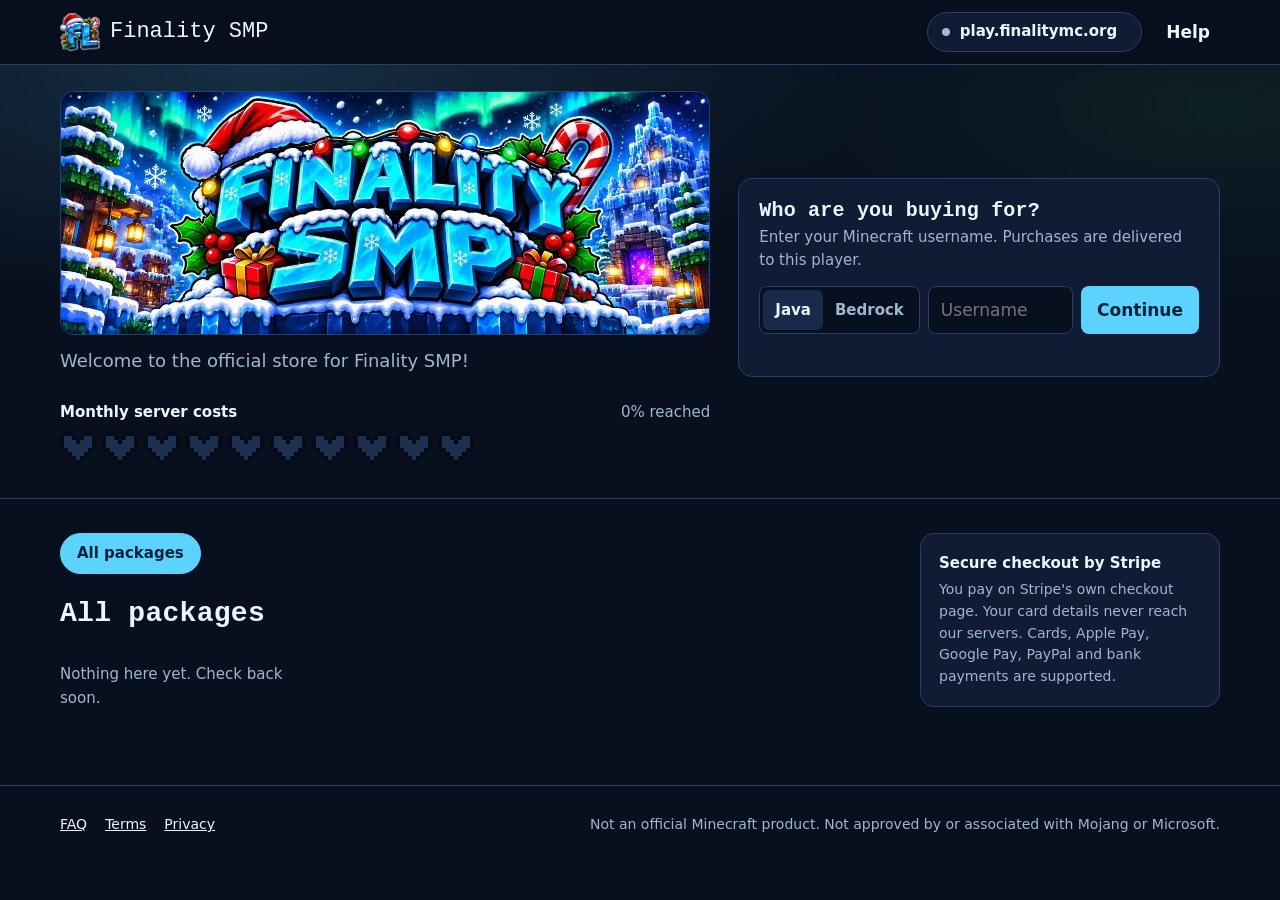
==== index.html @ 27e4ee85 "Add Finality SMP public webstore Co-Authored-By: Claude Opus 5.5 <noreply@anthropic.com> Claude-Sess" ====
<!doctype html>
<html lang="en">
<head>
<meta charset="utf-8">
<meta name="viewport" content="width=device-width, initial-scale=1">
<meta http-equiv="Content-Security-Policy" content="default-src 'self'; script-src 'self'; style-src 'self' https://fonts.googleapis.com; font-src https://fonts.gstatic.com; img-src 'self' https: data:; connect-src 'self' https://api.mcsrvstat.us https://store.finalitymc.org; base-uri 'none'; form-action 'none'; object-src 'none'">
<meta name="referrer" content="strict-origin-when-cross-origin">
<title>Finality SMP Store</title>
<meta name="description" content="The official store for Finality SMP. Ranks, cosmetics, crate keys and more, delivered in-game.">
<link rel="icon" href="assets/img/favicon.png" type="image/png">
<meta property="og:title" content="Finality SMP Store">
<meta property="og:image" content="assets/img/og.jpg">
<link rel="preload" as="image" href="assets/img/banner.jpg">
<link rel="preconnect" href="https://fonts.googleapis.com">
<link rel="preconnect" href="https://fonts.gstatic.com" crossorigin>
<link rel="stylesheet" href="https://fonts.googleapis.com/css2?family=Karla:wght@400;600;700;800&family=Pixelify+Sans:wght@500;600&display=swap">
<link rel="stylesheet" href="assets/store.css">
<script src="assets/store.js" defer></script>
</head>
<body>
<header class="topbar">
  <div class="wrap">
    <a class="logo" href="./"><img src="assets/img/logo.webp" alt=""><span data-store-name>Finality SMP</span></a>
    <span class="spacer"></span>
    <button class="ip" type="button" id="copy-ip" aria-label="Copy server IP">
      <span class="dot off" id="status-dot"></span><b id="server-ip">play.finalitymc.org</b><span class="count" id="player-count"></span>
    </button>
    <a class="navlink" id="discord-link" href="#" target="_blank" rel="noopener noreferrer" hidden>Discord</a>
    <a class="navlink" href="faq.html">Help</a>
    <button class="navlink basket-btn btn secondary" type="button" id="open-basket" hidden>Basket <span class="n" id="basket-count">0</span></button>
  </div>
</header>

<section class="hero">
  <div class="wrap hero-grid">
    <div>
      <h1 class="sr" data-store-name>Finality SMP</h1>
      <picture><img class="banner-art" src="assets/img/banner.jpg" alt="Finality SMP" width="1280" height="480"></picture>
      <p class="lede" id="tagline">Welcome to the official store for Finality SMP!</p>
      <div class="goal" id="goal" hidden>
        <div class="label"><strong id="goal-title"></strong><span id="goal-pct"></span></div>
        <div class="hearts" id="goal-hearts" role="img"></div>
      </div>
    </div>

    <div class="who" id="who">
      <div id="who-form">
        <h2>Who are you buying for?</h2>
        <p>Enter your Minecraft username. Purchases are delivered to this player.</p>
        <form id="login-form" novalidate>
          <div class="edition" role="group" aria-label="Edition">
            <button type="button" data-edition="java" aria-pressed="true">Java</button>
            <button type="button" data-edition="bedrock" aria-pressed="false">Bedrock</button>
          </div>
          <label class="sr" for="username">Minecraft username</label>
          <input type="text" id="username" autocomplete="off" spellcheck="false" maxlength="16" placeholder="Username">
          <button class="btn" type="submit">Continue</button>
        </form>
        <div class="err" id="login-err" role="alert"></div>
      </div>
      <div class="signed" id="who-signed" hidden>
        <img id="me-head" alt="">
        <div><div class="name" id="me-name"></div><div class="ed" id="me-ed"></div></div>
        <button class="btn secondary" type="button" id="logout">Change</button>
      </div>
    </div>
  </div>
</section>

<div class="wrap main">
  <main>
    <div class="banner" id="demo-banner" hidden>The store is being set up. Purchases open soon.</div>
    <div class="tabs" role="tablist" id="tabs"></div>
    <div class="cat-head"><h2 id="cat-title">Loading the store…</h2><p id="cat-desc"></p></div>
    <div class="grid" id="packages"></div>
  </main>

  <aside class="side">
    <section class="panel" id="top-panel" hidden>
      <h2>Top supporter this month</h2>
      <div class="top-customer"><img id="top-head" alt=""><div><div class="crown">Top customer</div><div class="name" id="top-name"></div></div></div>
    </section>
    <section class="panel" id="recent-panel" hidden>
      <h2>Recent purchases</h2>
      <ul class="payments" id="recent"></ul>
    </section>
    <section class="panel safe">
      <strong>Secure checkout by Stripe</strong>
      You pay on Stripe's own checkout page. Your card details never reach our servers. Cards, Apple Pay, Google Pay, PayPal and bank payments are supported.
    </section>
  </aside>
</div>

<dialog id="pkg-dialog" aria-labelledby="dlg-title">
  <div class="dlg">
    <header><img id="dlg-img" alt=""><div><h2 id="dlg-title"></h2><div class="tag" id="dlg-tag"></div></div><button class="close" type="button" data-close aria-label="Close">×</button></header>
    <div class="desc" id="dlg-desc"></div>
    <div class="choice" id="dlg-choice"></div>
    <details class="gift" id="dlg-gift">
      <summary>Buy this as a gift</summary>
      <div class="row">
        <div class="edition" role="group" aria-label="Recipient edition">
          <button type="button" data-gift-edition="java" aria-pressed="true">Java</button>
          <button type="button" data-gift-edition="bedrock" aria-pressed="false">Bedrock</button>
        </div>
        <input type="text" id="gift-name" maxlength="16" placeholder="Friend's username" autocomplete="off" spellcheck="false">
      </div>
    </details>
    <div class="err" id="dlg-err" role="alert"></div>
    <button class="btn block" type="button" id="dlg-buy">Continue to checkout</button>
    <p class="note" id="dlg-note">You'll pay on Stripe's secure page. Delivery is usually within a minute of payment. If you're offline, items arrive when you next join.</p>
  </div>
</dialog>

<dialog id="basket-dialog" aria-labelledby="basket-title">
  <div class="dlg">
    <header><h2 id="basket-title">Your basket</h2><button class="close" type="button" data-close aria-label="Close">×</button></header>
    <ul class="basket-list" id="basket-list"></ul>
    <div class="err" id="basket-err" role="alert"></div>
    <button class="btn block" type="button" id="basket-checkout">Check out</button>
  </div>
</dialog>

<footer>
  <div class="wrap">
    <nav><a href="faq.html">FAQ</a><a href="terms.html">Terms</a><a href="privacy.html">Privacy</a></nav>
    <span class="legal">Not an official Minecraft product. Not approved by or associated with Mojang or Microsoft.</span>
  </div>
</footer>
</body>
</html>
---- assets/store.css ----
/* Finality SMP store. Swap these tokens for your brand colours. */
:root {
  /* Frost & holly, taken from the Finality SMP banner */
  --obsidian: #08101f;   /* night sky */
  --deepslate: #0f1c33;  /* packed ice in shadow */
  --deepslate-2: #172a4a;
  --edge: #24406b;
  --bone: #eaf6ff;       /* snow */
  --bone-dim: #9fb6d1;
  --heart: #e2343f;      /* holly berry */
  --heart-dark: #8f1c27;
  --teal: #5cd3ff;       /* glacier ice */
  --teal-ink: #04223a;
  --gold: #ffcc4d;       /* fairy lights */
  --holly: #2fa84f;
  --radius-lg: 14px;
  --radius-sm: 8px;
  --font-display: 'Pixelify Sans', 'Courier New', monospace;
  --font-body: 'Karla', system-ui, sans-serif;
  color-scheme: dark;
}

* { box-sizing: border-box; }
[hidden] { display: none !important; }
html { -webkit-text-size-adjust: 100%; }
body { margin: 0; background: var(--obsidian); color: var(--bone); font: 17px/1.55 var(--font-body); }
a { color: var(--teal); }
img { max-width: 100%; display: block; }
:focus-visible { outline: 3px solid var(--teal); outline-offset: 2px; border-radius: 4px; }
.wrap { width: min(1160px, 100% - 32px); margin-inline: auto; }
.sr { position: absolute; width: 1px; height: 1px; overflow: hidden; clip: rect(0 0 0 0); }
h1, h2, h3 { font-family: var(--font-display); font-weight: 600; letter-spacing: .01em; line-height: 1.15; margin: 0; }

/* ---------- top bar ---------- */
.topbar { border-bottom: 1px solid var(--edge); background: rgba(8, 16, 31, .9); position: sticky; top: 0; z-index: 20; backdrop-filter: blur(8px); }
.topbar .wrap { display: flex; align-items: center; gap: 14px; min-height: 64px; flex-wrap: wrap; padding-block: 8px; }
.logo { display: flex; align-items: center; gap: 10px; text-decoration: none; color: var(--bone); font-family: var(--font-display); font-size: 22px; }
.logo img { width: 40px; height: 40px; object-fit: contain; }
.topbar .spacer { flex: 1; }
.ip { display: inline-flex; align-items: center; gap: 10px; background: var(--deepslate); border: 1px solid var(--edge); color: var(--bone); border-radius: 999px; padding: 7px 14px; font: inherit; font-size: 15px; cursor: pointer; }
.ip b { font-weight: 700; }
.ip .count { color: var(--bone-dim); font-size: 14px; }
.dot { width: 8px; height: 8px; border-radius: 50%; background: #5fd38b; box-shadow: 0 0 0 3px rgba(95, 211, 139, .2); }
.dot.off { background: var(--bone-dim); box-shadow: none; }
.navlink { color: var(--bone); text-decoration: none; font-weight: 600; padding: 8px 10px; border-radius: var(--radius-sm); }
.navlink:hover { background: var(--deepslate); }
.basket-btn { position: relative; }
.basket-btn .n { position: absolute; top: -2px; right: -4px; background: var(--heart); color: #fff; font-size: 12px; border-radius: 999px; min-width: 18px; text-align: center; padding: 0 4px; }

/* ---------- hero ---------- */
.hero { padding: 26px 0 34px; border-bottom: 1px solid var(--edge); background:
  radial-gradient(900px 340px at 20% 0%, rgba(92, 211, 255, .16), transparent 70%),
  radial-gradient(700px 280px at 95% 10%, rgba(47, 168, 79, .10), transparent 70%); }
.banner-art { display: block; width: 100%; height: auto; aspect-ratio: 8 / 3; object-fit: cover; border-radius: var(--radius-lg); border: 1px solid var(--edge); }
.hero-grid { display: grid; grid-template-columns: 1.35fr 1fr; gap: 28px; align-items: center; }
.hero h1 { font-size: clamp(34px, 5vw, 54px); }
.hero p.lede { color: var(--bone-dim); max-width: 46ch; margin: 12px 0 0; font-size: 18px; }

/* The memorable bit: goal as a heart bar */
.goal { margin-top: 26px; }
.goal .label { display: flex; justify-content: space-between; gap: 12px; font-size: 15px; color: var(--bone-dim); margin-bottom: 8px; }
.goal .label strong { color: var(--bone); font-weight: 700; }
.hearts { display: flex; gap: 6px; }
.hearts svg { width: clamp(24px, 3.4vw, 36px); height: auto; image-rendering: pixelated; }

/* Identity: who is this for */
.who { background: var(--deepslate); border: 1px solid var(--edge); border-radius: var(--radius-lg); padding: 20px; }
.who h2 { font-size: 20px; }
.who p { margin: 4px 0 14px; color: var(--bone-dim); font-size: 15px; }
.who form { display: grid; grid-template-columns: auto 1fr auto; gap: 8px; }
.edition { display: inline-flex; background: var(--obsidian); border: 1px solid var(--edge); border-radius: var(--radius-sm); padding: 3px; }
.edition button { background: transparent; color: var(--bone-dim); border: 0; border-radius: 6px; padding: 8px 12px; font: inherit; font-weight: 700; font-size: 15px; cursor: pointer; }
.edition button[aria-pressed="true"] { background: var(--deepslate-2); color: var(--bone); }
input[type=text] { width: 100%; background: var(--obsidian); border: 1px solid var(--edge); color: var(--bone); border-radius: var(--radius-sm); padding: 10px 12px; font: inherit; }
input[type=text]:focus { outline: 2px solid var(--teal); outline-offset: -1px; }
.btn { display: inline-flex; align-items: center; justify-content: center; gap: 8px; background: var(--teal); color: var(--teal-ink); border: 0; border-radius: var(--radius-sm); padding: 10px 16px; font: inherit; font-weight: 800; cursor: pointer; text-decoration: none; }
.btn:hover { filter: brightness(1.08); }
.btn.secondary { background: var(--deepslate-2); color: var(--bone); border: 1px solid var(--edge); }
.btn.block { width: 100%; }
.btn[disabled] { opacity: .5; cursor: not-allowed; filter: none; }
.signed { display: flex; align-items: center; gap: 12px; }
.signed img { width: 44px; height: 44px; border-radius: 6px; image-rendering: pixelated; background: var(--obsidian); }
.signed .name { font-weight: 800; font-size: 18px; }
.signed .ed { color: var(--bone-dim); font-size: 14px; }
.signed .btn { margin-left: auto; }
.err { color: #ff9aa2; font-size: 14px; margin-top: 8px; min-height: 1em; }

/* ---------- main layout ---------- */
.main { display: grid; grid-template-columns: minmax(0, 1fr) 300px; gap: 32px; padding: 34px 0 60px; }
.tabs { display: flex; gap: 6px; overflow-x: auto; padding-bottom: 6px; margin-bottom: 18px; scrollbar-width: thin; }
.tabs button { flex: none; background: transparent; color: var(--bone-dim); border: 1px solid var(--edge); border-radius: 999px; padding: 8px 16px; font: inherit; font-weight: 700; font-size: 15px; cursor: pointer; }
.tabs button[aria-selected="true"] { background: var(--teal); color: var(--teal-ink); border-color: var(--teal); }
.cat-head { margin: 4px 0 18px; }
.cat-head h2 { font-size: 28px; }
.cat-head p { color: var(--bone-dim); margin: 6px 0 0; max-width: 60ch; }

.grid { display: grid; grid-template-columns: repeat(auto-fill, minmax(230px, 1fr)); gap: 16px; }
.pkg { display: flex; flex-direction: column; background: var(--deepslate); border: 1px solid var(--edge); border-radius: var(--radius-lg); padding: 18px; }
.pkg .art { aspect-ratio: 4 / 3; display: grid; place-items: center; background: radial-gradient(circle at 50% 58%, rgba(92, 211, 255, .16), transparent 68%); margin-bottom: 12px; }
.pkg .art img { max-height: 130px; width: auto; filter: drop-shadow(0 8px 18px rgba(92, 211, 255, .25)); }
.pkg h3 { font-size: 21px; }
.pkg .tag { display: inline-block; margin-top: 6px; font-size: 13px; font-weight: 700; color: var(--gold); }
.pkg .perks { list-style: none; padding: 0; margin: 10px 0 0; display: grid; gap: 4px; font-size: 14px; color: var(--bone-dim); }
.pkg .perks li::before { content: ''; display: inline-block; width: 6px; height: 6px; background: var(--holly); margin-right: 8px; vertical-align: middle; }
.pkg .price { font-size: 22px; font-weight: 800; margin: 10px 0 2px; }
.pkg .price small { font-size: 15px; font-weight: 600; color: var(--bone-dim); }
.pkg .actions { margin-top: auto; padding-top: 14px; display: grid; gap: 8px; }
.pkg .more { background: none; border: 0; color: var(--bone-dim); font: inherit; font-size: 14px; text-decoration: underline; cursor: pointer; padding: 0; justify-self: start; }

/* ---------- sidebar ---------- */
.side { display: grid; gap: 16px; align-content: start; }
.panel { background: var(--deepslate); border: 1px solid var(--edge); border-radius: var(--radius-lg); padding: 18px; }
.panel h2 { font-size: 18px; margin-bottom: 12px; }
.top-customer { display: flex; align-items: center; gap: 12px; }
.top-customer img { width: 56px; height: 56px; border-radius: 8px; image-rendering: pixelated; }
.top-customer .crown { color: var(--gold); font-size: 14px; font-weight: 700; }
.payments { list-style: none; margin: 0; padding: 0; display: grid; gap: 12px; }
.payments li { display: flex; gap: 10px; align-items: center; font-size: 15px; }
.payments img { width: 32px; height: 32px; border-radius: 5px; image-rendering: pixelated; flex: none; }
.payments .what { color: var(--bone-dim); font-size: 14px; }
.muted { color: var(--bone-dim); font-size: 15px; }
.safe { font-size: 14px; color: var(--bone-dim); }
.safe strong { color: var(--bone); display: block; margin-bottom: 4px; font-size: 15px; }

/* ---------- dialog ---------- */
dialog { width: min(560px, 100% - 24px); background: var(--deepslate); color: var(--bone); border: 1px solid var(--edge); border-radius: var(--radius-lg); padding: 0; }
dialog::backdrop { background: rgba(3, 8, 18, .75); }
.dlg { padding: 24px; max-height: 88vh; overflow: auto; }
.dlg header { display: flex; gap: 14px; align-items: center; margin-bottom: 12px; }
.dlg header img { width: 80px; height: 80px; object-fit: contain; }
.dlg h2 { font-size: 26px; }
.dlg .close { margin-left: auto; align-self: start; background: none; border: 0; color: var(--bone-dim); font-size: 26px; line-height: 1; cursor: pointer; padding: 4px 8px; }
.desc p { margin: 0 0 10px; }
.desc ul { margin: 0 0 10px; padding-left: 20px; }
.desc li { margin: 3px 0; }
.choice { display: grid; gap: 8px; margin: 16px 0; }
.choice label { display: flex; align-items: center; gap: 10px; border: 1px solid var(--edge); border-radius: var(--radius-sm); padding: 12px 14px; cursor: pointer; }
.choice label:has(input:checked) { border-color: var(--teal); background: rgba(63, 201, 191, .08); }
.choice .amt { margin-left: auto; font-weight: 800; }
.gift { border-top: 1px solid var(--edge); padding-top: 14px; margin-top: 4px; }
.gift summary { cursor: pointer; font-weight: 700; }
.gift .row { display: grid; grid-template-columns: auto 1fr; gap: 8px; margin-top: 10px; }
.note { font-size: 14px; color: var(--bone-dim); margin: 12px 0 0; }

/* ---------- basket drawer (VPS mode) ---------- */
.basket-list { list-style: none; padding: 0; margin: 0 0 14px; display: grid; gap: 10px; }
.basket-list li { display: flex; align-items: center; gap: 10px; }
.basket-list button { margin-left: auto; background: none; border: 0; color: var(--bone-dim); cursor: pointer; font: inherit; text-decoration: underline; }

/* ---------- footer & pages ---------- */
footer { border-top: 1px solid var(--edge); padding: 28px 0 40px; color: var(--bone-dim); font-size: 14px; }
footer .wrap { display: flex; flex-wrap: wrap; gap: 14px 28px; align-items: center; }
footer nav { display: flex; gap: 18px; flex-wrap: wrap; }
footer a { color: var(--bone); }
.legal { margin-left: auto; }
.page { padding: 44px 0 70px; }
.page article { max-width: 70ch; }
.page h1 { font-size: 40px; margin-bottom: 18px; }
.page h2 { font-size: 22px; margin: 30px 0 8px; }
.page p, .page li { color: #ddd4e2; }
details.faq { border-bottom: 1px solid var(--edge); padding: 14px 0; }
details.faq summary { cursor: pointer; font-weight: 700; font-size: 18px; }
details.faq p { margin: 10px 0 0; }
.toast { position: fixed; left: 50%; bottom: 24px; transform: translateX(-50%); background: var(--bone); color: var(--obsidian); padding: 10px 16px; border-radius: 999px; font-weight: 700; z-index: 50; }
.banner { background: rgba(232, 176, 75, .12); border: 1px solid rgba(232, 176, 75, .4); border-radius: var(--radius-sm); padding: 10px 14px; margin-bottom: 18px; font-size: 15px; }

@media (max-width: 900px) {
  .hero { padding-top: 16px; }
  .hero-grid, .main { grid-template-columns: 1fr; }
  .who form { grid-template-columns: 1fr; }
  .edition { justify-self: start; }
  .pkg .art { aspect-ratio: 16 / 7; }
}
@media (prefers-reduced-motion: no-preference) {
  .hearts .fill { animation: beat 1.6s ease-in-out 0.4s 1; transform-origin: center; }
  @keyframes beat { 0%, 100% { transform: scale(1); } 15% { transform: scale(1.18); } 30% { transform: scale(1); } 45% { transform: scale(1.1); } }
}
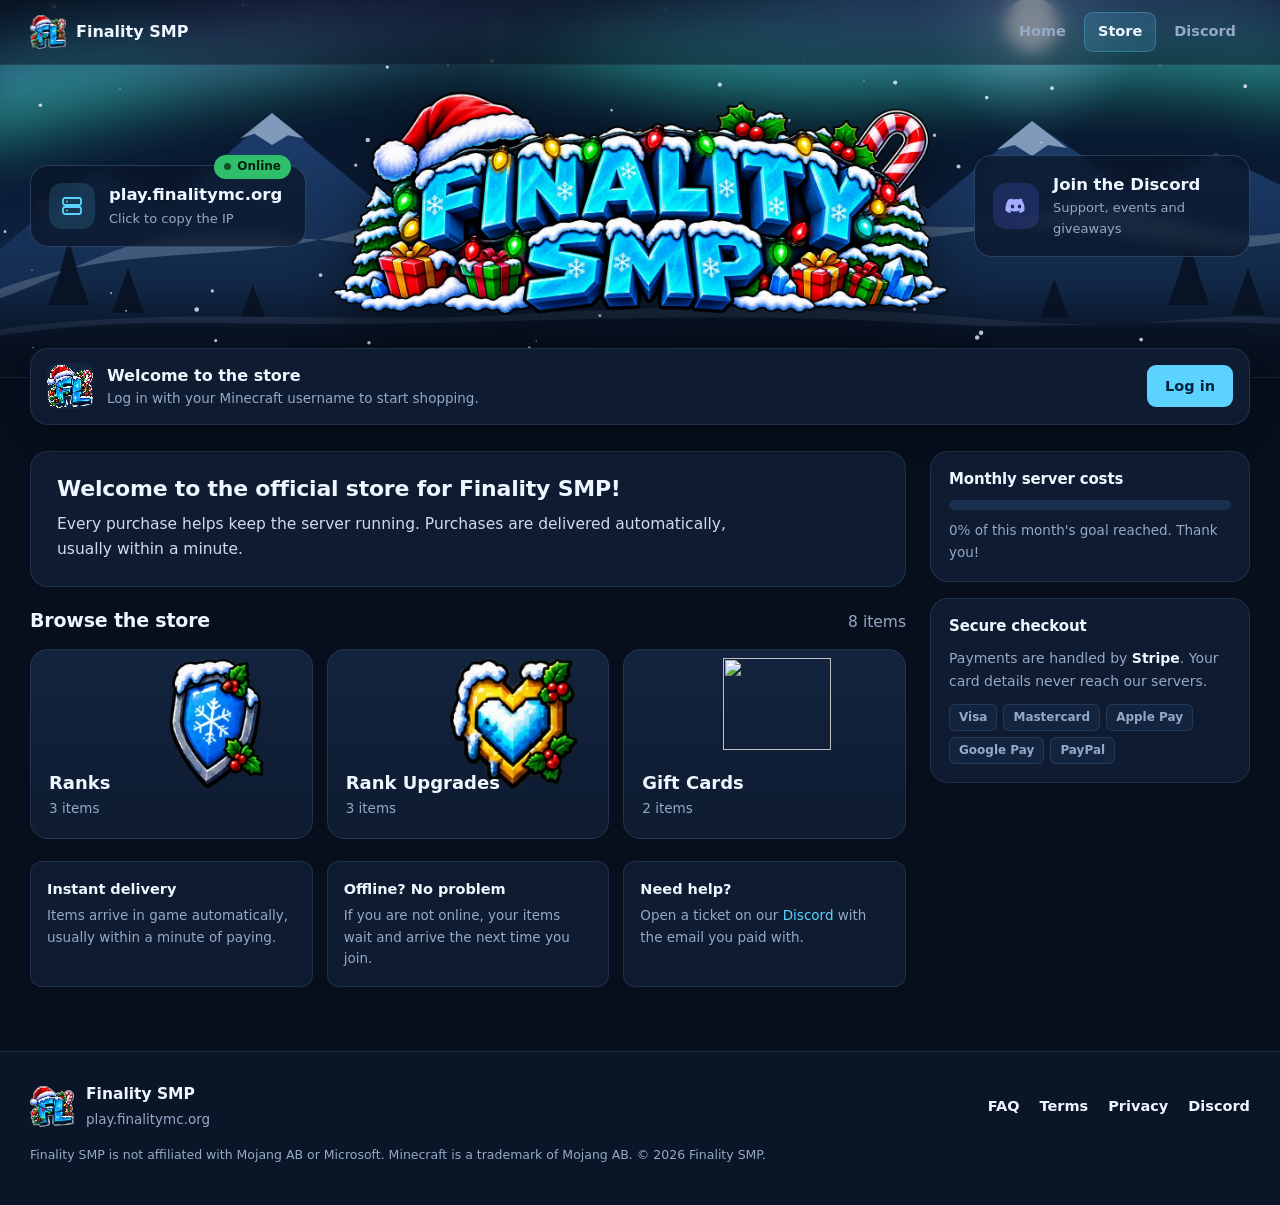
==== commit 022d47fc: "Redesign the store: new header, package pages, kill effect bundles, keys and lootboxes Co-Authored-B" ====
--- a/index.html
+++ b/index.html
@@ -3,129 +3,161 @@
 <head>
 <meta charset="utf-8">
 <meta name="viewport" content="width=device-width, initial-scale=1">
-<meta http-equiv="Content-Security-Policy" content="default-src 'self'; script-src 'self'; style-src 'self' https://fonts.googleapis.com; font-src https://fonts.gstatic.com; img-src 'self' https: data:; connect-src 'self' https://api.mcsrvstat.us https://store.finalitymc.org; base-uri 'none'; form-action 'none'; object-src 'none'">
+<meta http-equiv="Content-Security-Policy" content="default-src 'self'; script-src 'self'; style-src 'self' https://fonts.googleapis.com; font-src https://fonts.gstatic.com; img-src 'self' https: data:; connect-src 'self' https://api.mcsrvstat.us https://discord.com https://store.finalitymc.org; base-uri 'none'; form-action 'none'; object-src 'none'">
 <meta name="referrer" content="strict-origin-when-cross-origin">
 <title>Finality SMP Store</title>
-<meta name="description" content="The official store for Finality SMP. Ranks, cosmetics, crate keys and more, delivered in-game.">
+<meta name="description" content="The official Finality SMP store. Ranks, crate keys, lootboxes and kill effects, delivered in game automatically.">
+<meta property="og:title" content="Finality SMP Store">
+<meta property="og:description" content="Ranks, crate keys, lootboxes and kill effects for Finality SMP.">
+<meta property="og:image" content="assets/img/og.jpg">
+<meta name="theme-color" content="#070e1c">
 <link rel="icon" href="assets/img/favicon.png" type="image/png">
-<meta property="og:title" content="Finality SMP Store">
-<meta property="og:image" content="assets/img/og.jpg">
-<link rel="preload" as="image" href="assets/img/banner.jpg">
 <link rel="preconnect" href="https://fonts.googleapis.com">
 <link rel="preconnect" href="https://fonts.gstatic.com" crossorigin>
-<link rel="stylesheet" href="https://fonts.googleapis.com/css2?family=Karla:wght@400;600;700;800&family=Pixelify+Sans:wght@500;600&display=swap">
+<link rel="stylesheet" href="https://fonts.googleapis.com/css2?family=Plus+Jakarta+Sans:wght@400;500;600;700;800&display=swap">
+<link rel="preload" as="image" href="assets/img/banner.webp" type="image/webp">
 <link rel="stylesheet" href="assets/store.css">
 <script src="assets/store.js" defer></script>
 </head>
 <body>
-<header class="topbar">
-  <div class="wrap">
-    <a class="logo" href="./"><img src="assets/img/logo.webp" alt=""><span data-store-name>Finality SMP</span></a>
-    <span class="spacer"></span>
-    <button class="ip" type="button" id="copy-ip" aria-label="Copy server IP">
-      <span class="dot off" id="status-dot"></span><b id="server-ip">play.finalitymc.org</b><span class="count" id="player-count"></span>
+<a class="skip" href="#content">Skip to content</a>
+<div class="ribbon" id="test-ribbon" hidden>Test mode: payments use Stripe test cards and no real money is taken.</div>
+<div class="ribbon notice" id="notice" hidden></div>
+
+<header class="hero">
+  <canvas class="snow" id="snow" aria-hidden="true"></canvas>
+  <nav class="topnav" aria-label="Main">
+    <div class="wrap topnav-inner">
+      <a class="brand" href="./" aria-label="Finality SMP Store home"><img src="assets/img/logo.webp" alt="" width="36" height="36"><span>Finality SMP</span></a>
+      <div class="navlinks">
+        <a class="navlink" id="nav-home" href="https://finality-en.github.io/">Home</a>
+        <a class="navlink on" href="./" aria-current="page">Store</a>
+        <a class="navlink" id="nav-discord" href="https://discord.gg/tmEXFTuJkz" target="_blank" rel="noopener">Discord</a>
+      </div>
+      <button class="basket-btn" type="button" id="open-basket" hidden aria-label="Open basket"><svg viewBox="0 0 24 24" aria-hidden="true"><path d="M6 7h15l-1.5 9h-12z"/><path d="M6 7L5 3H2"/><circle cx="9" cy="20" r="1.4"/><circle cx="18" cy="20" r="1.4"/></svg><span class="count" id="basket-count">0</span></button>
+    </div>
+  </nav>
+
+  <div class="wrap hero-inner">
+    <button class="hero-block" type="button" id="copy-ip">
+      <span class="tag" id="player-tag"><span class="dot"></span><span id="player-count">Online</span></span>
+      <span class="hero-ico"><svg viewBox="0 0 24 24" aria-hidden="true"><rect x="3" y="4" width="18" height="7" rx="2"/><rect x="3" y="13" width="18" height="7" rx="2"/><path d="M7 7.5h.01M7 16.5h.01"/></svg></span>
+      <span class="hero-txt"><b id="server-ip">FinalityMC.org</b><small>Click to copy the IP</small></span>
     </button>
-    <a class="navlink" id="discord-link" href="#" target="_blank" rel="noopener noreferrer" hidden>Discord</a>
-    <a class="navlink" href="faq.html">Help</a>
-    <button class="navlink basket-btn btn secondary" type="button" id="open-basket" hidden>Basket <span class="n" id="basket-count">0</span></button>
+    <h1 class="banner"><img src="assets/img/banner.webp" alt="Finality SMP" width="1400" height="519"></h1>
+    <a class="hero-block" id="discord-block" href="https://discord.gg/tmEXFTuJkz" target="_blank" rel="noopener">
+      <span class="tag" id="discord-tag" hidden><span id="discord-count"></span></span>
+      <span class="hero-ico discord"><svg viewBox="0 0 24 24" aria-hidden="true"><path d="M19.6 5.6A16 16 0 0015.7 4.4l-.5 1a14.6 14.6 0 00-6.4 0l-.5-1a16 16 0 00-3.9 1.2C1.9 9.4 1.2 13.1 1.5 16.7a16 16 0 004.8 2.4l1-1.6a10 10 0 01-1.6-.8l.4-.3a11.4 11.4 0 009.8 0l.4.3c-.5.3-1 .6-1.6.8l1 1.6a16 16 0 004.8-2.4c.4-4.2-.7-7.9-2.9-11.1zM8.5 14.5c-1 0-1.7-.9-1.7-2s.8-2 1.7-2 1.8.9 1.7 2c0 1.1-.8 2-1.7 2zm7 0c-1 0-1.7-.9-1.7-2s.8-2 1.7-2 1.8.9 1.7 2c0 1.1-.7 2-1.7 2z"/></svg></span>
+      <span class="hero-txt"><b>Join the Discord</b><small>Support, events and giveaways</small></span>
+    </a>
   </div>
 </header>
 
-<section class="hero">
-  <div class="wrap hero-grid">
-    <div>
-      <h1 class="sr" data-store-name>Finality SMP</h1>
-      <picture><img class="banner-art" src="assets/img/banner.jpg" alt="Finality SMP" width="1280" height="480"></picture>
-      <p class="lede" id="tagline">Welcome to the official store for Finality SMP!</p>
-      <div class="goal" id="goal" hidden>
-        <div class="label"><strong id="goal-title"></strong><span id="goal-pct"></span></div>
-        <div class="hearts" id="goal-hearts" role="img"></div>
-      </div>
-    </div>
+<div class="wrap">
+  <section class="playerbar" aria-label="Your account">
+    <img class="pb-avatar" id="pb-avatar" src="assets/img/logo.webp" alt="">
+    <div class="pb-text"><b id="pb-name">Welcome to the store</b><span id="pb-sub">Log in with your Minecraft username to start shopping.</span></div>
+    <button class="btn" type="button" id="pb-login">Log in</button>
+    <button class="btn ghost" type="button" id="pb-logout" hidden>Log out</button>
+  </section>
+</div>
 
-    <div class="who" id="who">
-      <div id="who-form">
-        <h2>Who are you buying for?</h2>
-        <p>Enter your Minecraft username. Purchases are delivered to this player.</p>
-        <form id="login-form" novalidate>
-          <div class="edition" role="group" aria-label="Edition">
-            <button type="button" data-edition="java" aria-pressed="true">Java</button>
-            <button type="button" data-edition="bedrock" aria-pressed="false">Bedrock</button>
-          </div>
-          <label class="sr" for="username">Minecraft username</label>
-          <input type="text" id="username" autocomplete="off" spellcheck="false" maxlength="16" placeholder="Username">
-          <button class="btn" type="submit">Continue</button>
-        </form>
-        <div class="err" id="login-err" role="alert"></div>
-      </div>
-      <div class="signed" id="who-signed" hidden>
-        <img id="me-head" alt="">
-        <div><div class="name" id="me-name"></div><div class="ed" id="me-ed"></div></div>
-        <button class="btn secondary" type="button" id="logout">Change</button>
-      </div>
-    </div>
-  </div>
-</section>
-
-<div class="wrap main">
-  <main>
-    <div class="banner" id="demo-banner" hidden>The store is being set up. Purchases open soon.</div>
-    <div class="tabs" role="tablist" id="tabs"></div>
-    <div class="cat-head"><h2 id="cat-title">Loading the store…</h2><p id="cat-desc"></p></div>
-    <div class="grid" id="packages"></div>
+<div class="wrap layout" id="content">
+  <main class="content" id="view" aria-live="polite">
+    <div class="loading"><span class="spinner"></span>Loading the store…</div>
   </main>
-
-  <aside class="side">
+  <aside class="sidebar">
+    <section class="panel" id="goal-panel" hidden>
+      <h2 id="goal-title">Community goal</h2>
+      <div class="goal-bar" role="progressbar" aria-valuemin="0" aria-valuemax="100" id="goal-bar"><i id="goal-fill"></i></div>
+      <p class="muted" id="goal-text"></p>
+    </section>
     <section class="panel" id="top-panel" hidden>
-      <h2>Top supporter this month</h2>
-      <div class="top-customer"><img id="top-head" alt=""><div><div class="crown">Top customer</div><div class="name" id="top-name"></div></div></div>
+      <h2>Top supporter</h2>
+      <div class="top"><img id="top-head" alt="" width="56" height="56"><div><b id="top-name"></b><span class="muted">This month</span></div></div>
     </section>
     <section class="panel" id="recent-panel" hidden>
       <h2>Recent purchases</h2>
-      <ul class="payments" id="recent"></ul>
+      <ul class="recent" id="recent"></ul>
     </section>
-    <section class="panel safe">
-      <strong>Secure checkout by Stripe</strong>
-      You pay on Stripe's own checkout page. Your card details never reach our servers. Cards, Apple Pay, Google Pay, PayPal and bank payments are supported.
+    <section class="panel secure">
+      <h2>Secure checkout</h2>
+      <p>Payments are handled by <b>Stripe</b>. Your card details never reach our servers.</p>
+      <div class="methods" aria-label="Payment methods"><span>Visa</span><span>Mastercard</span><span>Apple Pay</span><span>Google Pay</span><span>PayPal</span></div>
     </section>
   </aside>
 </div>
 
-<dialog id="pkg-dialog" aria-labelledby="dlg-title">
-  <div class="dlg">
-    <header><img id="dlg-img" alt=""><div><h2 id="dlg-title"></h2><div class="tag" id="dlg-tag"></div></div><button class="close" type="button" data-close aria-label="Close">×</button></header>
-    <div class="desc" id="dlg-desc"></div>
-    <div class="choice" id="dlg-choice"></div>
-    <details class="gift" id="dlg-gift">
-      <summary>Buy this as a gift</summary>
-      <div class="row">
-        <div class="edition" role="group" aria-label="Recipient edition">
-          <button type="button" data-gift-edition="java" aria-pressed="true">Java</button>
-          <button type="button" data-gift-edition="bedrock" aria-pressed="false">Bedrock</button>
+<footer class="footer">
+  <div class="wrap footer-inner">
+    <div class="footer-brand"><img src="assets/img/logo.webp" alt="" width="44" height="44"><div><b>Finality SMP</b><span>FinalityMC.org</span></div></div>
+    <nav class="footer-links" aria-label="Footer"><a href="faq.html">FAQ</a><a href="terms.html">Terms</a><a href="privacy.html">Privacy</a><a id="foot-discord" href="https://discord.gg/tmEXFTuJkz" target="_blank" rel="noopener">Discord</a></nav>
+    <p class="legal">Finality SMP is not affiliated with Mojang AB or Microsoft. Minecraft is a trademark of Mojang AB. © <span id="year">2026</span> Finality SMP.</p>
+  </div>
+</footer>
+
+<dialog id="login-dialog" aria-labelledby="login-title">
+  <form class="dlg login-dlg" method="dialog" id="login-form" novalidate>
+    <button class="close" type="button" data-close aria-label="Close">×</button>
+    <img class="login-head" id="login-head" src="assets/img/logo.webp" alt="">
+    <h2 id="login-title">Log in</h2>
+    <p class="muted">Enter your Minecraft username. Purchases are delivered to this player. No password needed.</p>
+    <div class="seg" role="radiogroup" aria-label="Edition">
+      <button type="button" role="radio" data-edition="java" aria-checked="true">Java Edition</button>
+      <button type="button" role="radio" data-edition="bedrock" aria-checked="false">Bedrock Edition</button>
+    </div>
+    <label class="sr" for="username">Minecraft username</label>
+    <input type="text" id="username" autocomplete="off" spellcheck="false" maxlength="16" placeholder="Your username">
+    <p class="err" id="login-err" role="alert"></p>
+    <button class="btn block" type="submit">Continue</button>
+  </form>
+</dialog>
+
+<dialog id="pkg-dialog" aria-labelledby="pd-name">
+  <div class="dlg pkg-dlg">
+    <button class="close" type="button" data-close aria-label="Close">×</button>
+    <div class="pd-grid">
+      <div class="pd-art"><span class="badge" id="pd-badge" hidden></span><img id="pd-img" alt=""></div>
+      <div class="pd-info">
+        <p class="crumb" id="pd-cat"></p>
+        <h2 id="pd-name"></h2>
+        <div class="pd-price" id="pd-price"></div>
+        <p class="pd-req" id="pd-req" hidden></p>
+        <div class="desc" id="pd-desc"></div>
+      </div>
+    </div>
+    <section class="pd-contents" id="pd-contents" hidden>
+      <h3 id="pd-ctitle">Included</h3>
+      <ul class="contents" id="pd-clist"></ul>
+      <div class="also" id="pd-also" hidden></div>
+    </section>
+    <div class="pd-buy">
+      <div class="options" id="pd-options" role="radiogroup" aria-label="Purchase type"></div>
+      <details class="gift" id="pd-gift">
+        <summary>Buy this as a gift</summary>
+        <div class="gift-row">
+          <div class="seg sm" role="radiogroup" aria-label="Recipient edition">
+            <button type="button" role="radio" data-gift-edition="java" aria-checked="true">Java</button>
+            <button type="button" role="radio" data-gift-edition="bedrock" aria-checked="false">Bedrock</button>
+          </div>
+          <input type="text" id="gift-name" maxlength="16" placeholder="Friend's username" autocomplete="off" spellcheck="false" aria-label="Friend's username">
         </div>
-        <input type="text" id="gift-name" maxlength="16" placeholder="Friend's username" autocomplete="off" spellcheck="false">
-      </div>
-    </details>
-    <div class="err" id="dlg-err" role="alert"></div>
-    <button class="btn block" type="button" id="dlg-buy">Continue to checkout</button>
-    <p class="note" id="dlg-note">You'll pay on Stripe's secure page. Delivery is usually within a minute of payment. If you're offline, items arrive when you next join.</p>
+      </details>
+      <p class="err" id="pd-err" role="alert"></p>
+      <button class="btn block lg" type="button" id="pd-buy">Continue to checkout</button>
+      <p class="fine">You pay on Stripe's secure checkout. Delivery is automatic, usually within a minute. If you are offline, items arrive the next time you join.</p>
+    </div>
   </div>
 </dialog>
 
 <dialog id="basket-dialog" aria-labelledby="basket-title">
   <div class="dlg">
-    <header><h2 id="basket-title">Your basket</h2><button class="close" type="button" data-close aria-label="Close">×</button></header>
+    <button class="close" type="button" data-close aria-label="Close">×</button>
+    <h2 id="basket-title">Your basket</h2>
     <ul class="basket-list" id="basket-list"></ul>
-    <div class="err" id="basket-err" role="alert"></div>
-    <button class="btn block" type="button" id="basket-checkout">Check out</button>
+    <p class="err" id="basket-err" role="alert"></p>
+    <button class="btn block lg" type="button" id="basket-checkout">Check out</button>
   </div>
 </dialog>
-
-<footer>
-  <div class="wrap">
-    <nav><a href="faq.html">FAQ</a><a href="terms.html">Terms</a><a href="privacy.html">Privacy</a></nav>
-    <span class="legal">Not an official Minecraft product. Not approved by or associated with Mojang or Microsoft.</span>
-  </div>
-</footer>
 </body>
 </html>
--- a/assets/store.css
+++ b/assets/store.css
@@ -1,177 +1,306 @@
-/* Finality SMP store. Swap these tokens for your brand colours. */
+/* Finality SMP store — winter theme. Colours are tokens; a future theme only swaps this block and the art. */
 :root {
-  /* Frost & holly, taken from the Finality SMP banner */
-  --obsidian: #08101f;   /* night sky */
-  --deepslate: #0f1c33;  /* packed ice in shadow */
-  --deepslate-2: #172a4a;
-  --edge: #24406b;
-  --bone: #eaf6ff;       /* snow */
-  --bone-dim: #9fb6d1;
-  --heart: #e2343f;      /* holly berry */
-  --heart-dark: #8f1c27;
-  --teal: #5cd3ff;       /* glacier ice */
-  --teal-ink: #04223a;
-  --gold: #ffcc4d;       /* fairy lights */
-  --holly: #2fa84f;
-  --radius-lg: 14px;
-  --radius-sm: 8px;
-  --font-display: 'Pixelify Sans', 'Courier New', monospace;
-  --font-body: 'Karla', system-ui, sans-serif;
+  --night: #070e1c;
+  --night-2: #0a1528;
+  --panel: #0e1b30;
+  --panel-2: #13243f;
+  --panel-3: #1a2f50;
+  --line: rgba(150, 190, 245, .13);
+  --line-2: rgba(150, 190, 245, .22);
+  --snow: #eef6ff;
+  --muted: #94a9c6;
+  --ice: #5cd3ff;
+  --ice-2: #36b6f0;
+  --ice-ink: #03243c;
+  --holly: #e2343f;
+  --gold: #ffcc4d;
+  --pine: #2fbf6a;
+  --r-lg: 18px;
+  --r: 12px;
+  --r-sm: 9px;
+  --shadow: 0 10px 30px rgba(0, 0, 0, .28);
+  --font: 'Plus Jakarta Sans', system-ui, -apple-system, 'Segoe UI', sans-serif;
   color-scheme: dark;
 }
 
 * { box-sizing: border-box; }
 [hidden] { display: none !important; }
-html { -webkit-text-size-adjust: 100%; }
-body { margin: 0; background: var(--obsidian); color: var(--bone); font: 17px/1.55 var(--font-body); }
-a { color: var(--teal); }
+html { -webkit-text-size-adjust: 100%; scroll-behavior: smooth; }
+body { margin: 0; background: var(--night); color: var(--snow); font: 15.5px/1.6 var(--font); -webkit-font-smoothing: antialiased; }
 img { max-width: 100%; display: block; }
-:focus-visible { outline: 3px solid var(--teal); outline-offset: 2px; border-radius: 4px; }
-.wrap { width: min(1160px, 100% - 32px); margin-inline: auto; }
-.sr { position: absolute; width: 1px; height: 1px; overflow: hidden; clip: rect(0 0 0 0); }
-h1, h2, h3 { font-family: var(--font-display); font-weight: 600; letter-spacing: .01em; line-height: 1.15; margin: 0; }
-
-/* ---------- top bar ---------- */
-.topbar { border-bottom: 1px solid var(--edge); background: rgba(8, 16, 31, .9); position: sticky; top: 0; z-index: 20; backdrop-filter: blur(8px); }
-.topbar .wrap { display: flex; align-items: center; gap: 14px; min-height: 64px; flex-wrap: wrap; padding-block: 8px; }
-.logo { display: flex; align-items: center; gap: 10px; text-decoration: none; color: var(--bone); font-family: var(--font-display); font-size: 22px; }
-.logo img { width: 40px; height: 40px; object-fit: contain; }
-.topbar .spacer { flex: 1; }
-.ip { display: inline-flex; align-items: center; gap: 10px; background: var(--deepslate); border: 1px solid var(--edge); color: var(--bone); border-radius: 999px; padding: 7px 14px; font: inherit; font-size: 15px; cursor: pointer; }
-.ip b { font-weight: 700; }
-.ip .count { color: var(--bone-dim); font-size: 14px; }
-.dot { width: 8px; height: 8px; border-radius: 50%; background: #5fd38b; box-shadow: 0 0 0 3px rgba(95, 211, 139, .2); }
-.dot.off { background: var(--bone-dim); box-shadow: none; }
-.navlink { color: var(--bone); text-decoration: none; font-weight: 600; padding: 8px 10px; border-radius: var(--radius-sm); }
-.navlink:hover { background: var(--deepslate); }
-.basket-btn { position: relative; }
-.basket-btn .n { position: absolute; top: -2px; right: -4px; background: var(--heart); color: #fff; font-size: 12px; border-radius: 999px; min-width: 18px; text-align: center; padding: 0 4px; }
+a { color: var(--ice); text-decoration: none; }
+a:hover { text-decoration: underline; }
+h1, h2, h3 { margin: 0; line-height: 1.2; font-weight: 800; letter-spacing: -.01em; }
+:focus-visible { outline: 2px solid var(--ice); outline-offset: 3px; border-radius: 6px; }
+.wrap { width: min(1220px, 100% - 32px); margin-inline: auto; }
+.sr { position: absolute; width: 1px; height: 1px; overflow: hidden; clip: rect(0 0 0 0); white-space: nowrap; }
+.muted { color: var(--muted); }
+.skip { position: absolute; left: 16px; top: -60px; background: var(--ice); color: var(--ice-ink); padding: 8px 14px; border-radius: 8px; z-index: 100; font-weight: 700; }
+.skip:focus { top: 12px; }
+
+/* ---------- ribbons ---------- */
+.ribbon { text-align: center; font-size: 13.5px; font-weight: 600; padding: 8px 16px; background: #3b2a06; color: #ffe29a; border-bottom: 1px solid rgba(255, 204, 77, .3); }
+.ribbon.notice { background: linear-gradient(90deg, #7a1620, #b3222d, #7a1620); color: #fff; border: 0; }
 
 /* ---------- hero ---------- */
-.hero { padding: 26px 0 34px; border-bottom: 1px solid var(--edge); background:
-  radial-gradient(900px 340px at 20% 0%, rgba(92, 211, 255, .16), transparent 70%),
-  radial-gradient(700px 280px at 95% 10%, rgba(47, 168, 79, .10), transparent 70%); }
-.banner-art { display: block; width: 100%; height: auto; aspect-ratio: 8 / 3; object-fit: cover; border-radius: var(--radius-lg); border: 1px solid var(--edge); }
-.hero-grid { display: grid; grid-template-columns: 1.35fr 1fr; gap: 28px; align-items: center; }
-.hero h1 { font-size: clamp(34px, 5vw, 54px); }
-.hero p.lede { color: var(--bone-dim); max-width: 46ch; margin: 12px 0 0; font-size: 18px; }
-
-/* The memorable bit: goal as a heart bar */
-.goal { margin-top: 26px; }
-.goal .label { display: flex; justify-content: space-between; gap: 12px; font-size: 15px; color: var(--bone-dim); margin-bottom: 8px; }
-.goal .label strong { color: var(--bone); font-weight: 700; }
-.hearts { display: flex; gap: 6px; }
-.hearts svg { width: clamp(24px, 3.4vw, 36px); height: auto; image-rendering: pixelated; }
-
-/* Identity: who is this for */
-.who { background: var(--deepslate); border: 1px solid var(--edge); border-radius: var(--radius-lg); padding: 20px; }
-.who h2 { font-size: 20px; }
-.who p { margin: 4px 0 14px; color: var(--bone-dim); font-size: 15px; }
-.who form { display: grid; grid-template-columns: auto 1fr auto; gap: 8px; }
-.edition { display: inline-flex; background: var(--obsidian); border: 1px solid var(--edge); border-radius: var(--radius-sm); padding: 3px; }
-.edition button { background: transparent; color: var(--bone-dim); border: 0; border-radius: 6px; padding: 8px 12px; font: inherit; font-weight: 700; font-size: 15px; cursor: pointer; }
-.edition button[aria-pressed="true"] { background: var(--deepslate-2); color: var(--bone); }
-input[type=text] { width: 100%; background: var(--obsidian); border: 1px solid var(--edge); color: var(--bone); border-radius: var(--radius-sm); padding: 10px 12px; font: inherit; }
-input[type=text]:focus { outline: 2px solid var(--teal); outline-offset: -1px; }
-.btn { display: inline-flex; align-items: center; justify-content: center; gap: 8px; background: var(--teal); color: var(--teal-ink); border: 0; border-radius: var(--radius-sm); padding: 10px 16px; font: inherit; font-weight: 800; cursor: pointer; text-decoration: none; }
-.btn:hover { filter: brightness(1.08); }
-.btn.secondary { background: var(--deepslate-2); color: var(--bone); border: 1px solid var(--edge); }
+.hero { position: relative; overflow: hidden; background: #050b18 url('img/hero-bg.svg') center bottom / cover no-repeat; border-bottom: 1px solid var(--line); }
+.hero::after { content: ""; position: absolute; inset: auto 0 0; height: 90px; background: linear-gradient(transparent, var(--night)); pointer-events: none; }
+.snow { position: absolute; inset: 0; width: 100%; height: 100%; pointer-events: none; z-index: 1; }
+.topnav { position: relative; z-index: 3; border-bottom: 1px solid rgba(255, 255, 255, .06); background: rgba(5, 11, 24, .45); backdrop-filter: blur(8px); }
+.topnav-inner { display: flex; align-items: center; gap: 16px; min-height: 64px; }
+.brand { display: flex; align-items: center; gap: 10px; color: var(--snow); font-weight: 800; font-size: 16px; }
+.brand:hover { text-decoration: none; }
+.brand img { width: 36px; height: 36px; object-fit: contain; }
+.navlinks { display: flex; gap: 4px; margin-left: auto; }
+.navlink { color: var(--muted); font-weight: 700; font-size: 14.5px; padding: 8px 14px; border-radius: var(--r-sm); }
+.navlink:hover { color: var(--snow); background: rgba(255, 255, 255, .06); text-decoration: none; }
+.navlink.on { color: var(--snow); background: rgba(92, 211, 255, .14); box-shadow: inset 0 0 0 1px rgba(92, 211, 255, .3); }
+.basket-btn { position: relative; width: 42px; height: 42px; border-radius: var(--r-sm); border: 1px solid var(--line-2); background: rgba(255, 255, 255, .04); color: var(--snow); cursor: pointer; display: grid; place-items: center; }
+.basket-btn svg { width: 20px; height: 20px; fill: none; stroke: currentColor; stroke-width: 1.8; stroke-linejoin: round; stroke-linecap: round; }
+.basket-btn .count { position: absolute; top: -6px; right: -6px; min-width: 19px; height: 19px; padding: 0 5px; border-radius: 999px; background: var(--holly); color: #fff; font-size: 11.5px; font-weight: 800; line-height: 19px; }
+
+.hero-inner { position: relative; z-index: 2; display: grid; grid-template-columns: 1fr minmax(0, 620px) 1fr; align-items: center; gap: 24px; padding: 26px 0 56px; }
+.banner { margin: 0; }
+.banner img { width: 100%; height: auto; filter: drop-shadow(0 18px 30px rgba(0, 0, 0, .45)); }
+.hero-block { position: relative; display: flex; align-items: center; gap: 14px; padding: 16px 18px; border-radius: var(--r-lg); background: rgba(10, 21, 40, .72); border: 1px solid var(--line-2); color: var(--snow); font: inherit; text-align: left; cursor: pointer; backdrop-filter: blur(6px); transition: border-color .15s, transform .15s; max-width: 300px; width: 100%; }
+.hero-block:first-child { justify-self: end; }
+.hero-block:last-child { justify-self: start; }
+.hero-block:hover { border-color: rgba(92, 211, 255, .55); text-decoration: none; transform: translateY(-1px); }
+.hero-ico { width: 46px; height: 46px; flex: none; border-radius: 13px; display: grid; place-items: center; background: rgba(92, 211, 255, .14); color: var(--ice); }
+.hero-ico.discord { background: rgba(88, 101, 242, .2); color: #a4adff; }
+.hero-ico svg { width: 24px; height: 24px; fill: none; stroke: currentColor; stroke-width: 1.8; stroke-linecap: round; }
+.hero-ico.discord svg { fill: currentColor; stroke: none; }
+.hero-txt { display: flex; flex-direction: column; min-width: 0; }
+.hero-txt b { font-size: 16.5px; font-weight: 800; }
+.hero-txt small { color: var(--muted); font-size: 13px; }
+.tag { position: absolute; top: -11px; right: 14px; display: inline-flex; align-items: center; gap: 6px; padding: 2px 10px; border-radius: 999px; font-size: 12px; font-weight: 800; background: var(--pine); color: #04210f; }
+#discord-tag { background: #5865f2; color: #fff; }
+.tag .dot { width: 7px; height: 7px; border-radius: 50%; background: #04210f; opacity: .7; }
+.tag.off { background: #3a4a63; color: var(--snow); }
+
+/* ---------- player bar ---------- */
+.playerbar { position: relative; z-index: 2; margin-top: -30px; display: flex; align-items: center; gap: 14px; padding: 14px 16px; border-radius: var(--r-lg); background: var(--panel); border: 1px solid var(--line); box-shadow: var(--shadow); }
+.pb-avatar { width: 46px; height: 46px; border-radius: 10px; background: var(--panel-2); object-fit: contain; image-rendering: pixelated; }
+.pb-text { display: flex; flex-direction: column; min-width: 0; margin-right: auto; }
+.pb-text b { font-size: 16px; }
+.pb-text span { color: var(--muted); font-size: 13.5px; }
+
+/* ---------- buttons ---------- */
+.btn { display: inline-flex; align-items: center; justify-content: center; gap: 8px; min-height: 42px; padding: 0 18px; border-radius: var(--r-sm); border: 0; background: var(--ice); color: var(--ice-ink); font: inherit; font-weight: 800; font-size: 14.5px; cursor: pointer; text-decoration: none; white-space: nowrap; transition: background .15s; }
+.btn:hover { background: #82deff; text-decoration: none; }
+.btn.ghost { background: transparent; color: var(--snow); box-shadow: inset 0 0 0 1px var(--line-2); }
+.btn.ghost:hover { background: rgba(255, 255, 255, .05); }
 .btn.block { width: 100%; }
-.btn[disabled] { opacity: .5; cursor: not-allowed; filter: none; }
-.signed { display: flex; align-items: center; gap: 12px; }
-.signed img { width: 44px; height: 44px; border-radius: 6px; image-rendering: pixelated; background: var(--obsidian); }
-.signed .name { font-weight: 800; font-size: 18px; }
-.signed .ed { color: var(--bone-dim); font-size: 14px; }
-.signed .btn { margin-left: auto; }
-.err { color: #ff9aa2; font-size: 14px; margin-top: 8px; min-height: 1em; }
-
-/* ---------- main layout ---------- */
-.main { display: grid; grid-template-columns: minmax(0, 1fr) 300px; gap: 32px; padding: 34px 0 60px; }
-.tabs { display: flex; gap: 6px; overflow-x: auto; padding-bottom: 6px; margin-bottom: 18px; scrollbar-width: thin; }
-.tabs button { flex: none; background: transparent; color: var(--bone-dim); border: 1px solid var(--edge); border-radius: 999px; padding: 8px 16px; font: inherit; font-weight: 700; font-size: 15px; cursor: pointer; }
-.tabs button[aria-selected="true"] { background: var(--teal); color: var(--teal-ink); border-color: var(--teal); }
-.cat-head { margin: 4px 0 18px; }
-.cat-head h2 { font-size: 28px; }
-.cat-head p { color: var(--bone-dim); margin: 6px 0 0; max-width: 60ch; }
-
-.grid { display: grid; grid-template-columns: repeat(auto-fill, minmax(230px, 1fr)); gap: 16px; }
-.pkg { display: flex; flex-direction: column; background: var(--deepslate); border: 1px solid var(--edge); border-radius: var(--radius-lg); padding: 18px; }
-.pkg .art { aspect-ratio: 4 / 3; display: grid; place-items: center; background: radial-gradient(circle at 50% 58%, rgba(92, 211, 255, .16), transparent 68%); margin-bottom: 12px; }
-.pkg .art img { max-height: 130px; width: auto; filter: drop-shadow(0 8px 18px rgba(92, 211, 255, .25)); }
-.pkg h3 { font-size: 21px; }
-.pkg .tag { display: inline-block; margin-top: 6px; font-size: 13px; font-weight: 700; color: var(--gold); }
-.pkg .perks { list-style: none; padding: 0; margin: 10px 0 0; display: grid; gap: 4px; font-size: 14px; color: var(--bone-dim); }
-.pkg .perks li::before { content: ''; display: inline-block; width: 6px; height: 6px; background: var(--holly); margin-right: 8px; vertical-align: middle; }
-.pkg .price { font-size: 22px; font-weight: 800; margin: 10px 0 2px; }
-.pkg .price small { font-size: 15px; font-weight: 600; color: var(--bone-dim); }
-.pkg .actions { margin-top: auto; padding-top: 14px; display: grid; gap: 8px; }
-.pkg .more { background: none; border: 0; color: var(--bone-dim); font: inherit; font-size: 14px; text-decoration: underline; cursor: pointer; padding: 0; justify-self: start; }
-
-/* ---------- sidebar ---------- */
-.side { display: grid; gap: 16px; align-content: start; }
-.panel { background: var(--deepslate); border: 1px solid var(--edge); border-radius: var(--radius-lg); padding: 18px; }
-.panel h2 { font-size: 18px; margin-bottom: 12px; }
-.top-customer { display: flex; align-items: center; gap: 12px; }
-.top-customer img { width: 56px; height: 56px; border-radius: 8px; image-rendering: pixelated; }
-.top-customer .crown { color: var(--gold); font-size: 14px; font-weight: 700; }
-.payments { list-style: none; margin: 0; padding: 0; display: grid; gap: 12px; }
-.payments li { display: flex; gap: 10px; align-items: center; font-size: 15px; }
-.payments img { width: 32px; height: 32px; border-radius: 5px; image-rendering: pixelated; flex: none; }
-.payments .what { color: var(--bone-dim); font-size: 14px; }
-.muted { color: var(--bone-dim); font-size: 15px; }
-.safe { font-size: 14px; color: var(--bone-dim); }
-.safe strong { color: var(--bone); display: block; margin-bottom: 4px; font-size: 15px; }
-
-/* ---------- dialog ---------- */
-dialog { width: min(560px, 100% - 24px); background: var(--deepslate); color: var(--bone); border: 1px solid var(--edge); border-radius: var(--radius-lg); padding: 0; }
-dialog::backdrop { background: rgba(3, 8, 18, .75); }
-.dlg { padding: 24px; max-height: 88vh; overflow: auto; }
-.dlg header { display: flex; gap: 14px; align-items: center; margin-bottom: 12px; }
-.dlg header img { width: 80px; height: 80px; object-fit: contain; }
-.dlg h2 { font-size: 26px; }
-.dlg .close { margin-left: auto; align-self: start; background: none; border: 0; color: var(--bone-dim); font-size: 26px; line-height: 1; cursor: pointer; padding: 4px 8px; }
-.desc p { margin: 0 0 10px; }
-.desc ul { margin: 0 0 10px; padding-left: 20px; }
-.desc li { margin: 3px 0; }
-.choice { display: grid; gap: 8px; margin: 16px 0; }
-.choice label { display: flex; align-items: center; gap: 10px; border: 1px solid var(--edge); border-radius: var(--radius-sm); padding: 12px 14px; cursor: pointer; }
-.choice label:has(input:checked) { border-color: var(--teal); background: rgba(63, 201, 191, .08); }
-.choice .amt { margin-left: auto; font-weight: 800; }
-.gift { border-top: 1px solid var(--edge); padding-top: 14px; margin-top: 4px; }
-.gift summary { cursor: pointer; font-weight: 700; }
-.gift .row { display: grid; grid-template-columns: auto 1fr; gap: 8px; margin-top: 10px; }
-.note { font-size: 14px; color: var(--bone-dim); margin: 12px 0 0; }
-
-/* ---------- basket drawer (VPS mode) ---------- */
-.basket-list { list-style: none; padding: 0; margin: 0 0 14px; display: grid; gap: 10px; }
-.basket-list li { display: flex; align-items: center; gap: 10px; }
-.basket-list button { margin-left: auto; background: none; border: 0; color: var(--bone-dim); cursor: pointer; font: inherit; text-decoration: underline; }
+.btn.lg { min-height: 50px; font-size: 16px; }
+.btn[disabled] { opacity: .5; cursor: not-allowed; }
+
+/* ---------- layout ---------- */
+.layout { display: grid; grid-template-columns: minmax(0, 1fr) 320px; gap: 24px; padding: 26px 0 64px; align-items: start; }
+.sidebar { display: grid; gap: 16px; position: sticky; top: 16px; }
+.panel { background: var(--panel); border: 1px solid var(--line); border-radius: var(--r-lg); padding: 18px; }
+.panel h2 { font-size: 15px; margin-bottom: 12px; }
+.loading { display: flex; align-items: center; gap: 12px; color: var(--muted); padding: 40px 0; }
+.spinner { width: 20px; height: 20px; border-radius: 50%; border: 2px solid var(--line-2); border-top-color: var(--ice); animation: spin .8s linear infinite; }
+@keyframes spin { to { transform: rotate(360deg); } }
+
+/* sidebar widgets */
+.goal-bar { height: 10px; border-radius: 99px; background: var(--panel-3); overflow: hidden; }
+.goal-bar i { display: block; height: 100%; width: 0; border-radius: inherit; background: linear-gradient(90deg, var(--ice-2), var(--ice)); transition: width .8s ease; }
+#goal-text { margin: 10px 0 0; font-size: 13.5px; }
+.top { display: flex; gap: 12px; align-items: center; }
+.top img { width: 56px; height: 56px; border-radius: 10px; image-rendering: pixelated; background: var(--panel-2); }
+.top b { display: block; font-size: 16px; }
+.top span { font-size: 13px; }
+.recent { list-style: none; margin: 0; padding: 0; display: grid; gap: 12px; }
+.recent li { display: flex; gap: 10px; align-items: center; font-size: 14px; min-width: 0; }
+.recent img { width: 34px; height: 34px; border-radius: 7px; image-rendering: pixelated; background: var(--panel-2); flex: none; }
+.recent div { min-width: 0; }
+.recent b { display: block; font-size: 14px; }
+.recent span { display: block; color: var(--muted); font-size: 12.5px; white-space: nowrap; overflow: hidden; text-overflow: ellipsis; }
+.secure p { margin: 0 0 12px; color: var(--muted); font-size: 14px; }
+.secure p b { color: var(--snow); }
+.methods { display: flex; flex-wrap: wrap; gap: 6px; }
+.methods span { font-size: 12px; font-weight: 700; padding: 3px 9px; border-radius: 6px; background: var(--panel-2); color: var(--muted); border: 1px solid var(--line); }
+
+/* ---------- home ---------- */
+.intro { background: var(--panel); border: 1px solid var(--line); border-radius: var(--r-lg); padding: 24px 26px; margin-bottom: 22px; }
+.intro h2 { font-size: 22px; margin-bottom: 10px; }
+.intro p { margin: 0 0 10px; color: #cfdcef; max-width: 68ch; }
+.intro p:last-child { margin-bottom: 0; }
+.section-title { display: flex; align-items: baseline; justify-content: space-between; gap: 12px; margin: 0 0 14px; }
+.section-title h2 { font-size: 19px; }
+.cat-grid { display: grid; grid-template-columns: repeat(auto-fill, minmax(220px, 1fr)); gap: 14px; }
+.cat-tile { position: relative; display: flex; flex-direction: column; justify-content: flex-end; min-height: 190px; padding: 18px; border-radius: var(--r-lg); overflow: hidden; color: var(--snow); background: linear-gradient(180deg, var(--panel-2), var(--panel)); border: 1px solid var(--line); transition: border-color .15s, transform .15s; isolation: isolate; }
+.cat-tile:hover { border-color: rgba(92, 211, 255, .5); transform: translateY(-2px); text-decoration: none; }
+.cat-tile img { position: absolute; top: 8px; right: 8px; width: 62%; height: 70%; object-fit: contain; z-index: -1; transition: transform .25s; }
+.cat-tile:hover img { transform: scale(1.05) rotate(-2deg); }
+.cat-tile b { font-size: 18px; font-weight: 800; }
+.cat-tile span { color: var(--muted); font-size: 13.5px; }
+.policies { display: grid; grid-template-columns: repeat(3, minmax(0, 1fr)); gap: 14px; margin-top: 22px; }
+.policy { background: var(--panel); border: 1px solid var(--line); border-radius: var(--r); padding: 16px; }
+.policy b { display: block; margin-bottom: 4px; font-size: 14.5px; }
+.policy p { margin: 0; color: var(--muted); font-size: 13.5px; }
+
+/* ---------- category ---------- */
+.crumbs { display: flex; gap: 8px; align-items: center; font-size: 13.5px; color: var(--muted); margin-bottom: 10px; }
+.crumbs a { color: var(--muted); }
+.crumbs a:hover { color: var(--snow); }
+.cat-head { margin-bottom: 18px; }
+.cat-head h2 { font-size: 26px; }
+.cat-head p { margin: 6px 0 0; color: var(--muted); max-width: 70ch; }
+.cat-tabs { display: flex; gap: 6px; overflow-x: auto; padding-bottom: 4px; margin-bottom: 18px; scrollbar-width: thin; }
+.cat-tabs a { flex: none; padding: 7px 14px; border-radius: 999px; font-size: 13.5px; font-weight: 700; color: var(--muted); border: 1px solid var(--line); }
+.cat-tabs a:hover { color: var(--snow); text-decoration: none; border-color: var(--line-2); }
+.cat-tabs a.on { background: var(--snow); color: var(--night); border-color: var(--snow); }
+.pkg-grid { display: grid; grid-template-columns: repeat(auto-fill, minmax(240px, 1fr)); gap: 16px; }
+.pkg { position: relative; display: flex; flex-direction: column; background: linear-gradient(180deg, var(--panel-2), var(--panel) 60%); border: 1px solid var(--line); border-radius: var(--r-lg); padding: 16px; transition: border-color .15s, transform .15s; }
+.pkg:hover { border-color: rgba(92, 211, 255, .45); transform: translateY(-2px); }
+.pkg-art { aspect-ratio: 4 / 3; display: grid; place-items: center; margin: -4px -4px 10px; cursor: pointer; border: 0; background: none; padding: 0; }
+.pkg-art img { width: 100%; height: 100%; object-fit: contain; transition: transform .25s; }
+.pkg:hover .pkg-art img { transform: scale(1.04); }
+.badge { position: absolute; top: 14px; left: 14px; z-index: 1; font-size: 11.5px; font-weight: 800; letter-spacing: .02em; padding: 3px 9px; border-radius: 7px; background: var(--holly); color: #fff; }
+.badge.gold { background: var(--gold); color: #3a2800; }
+.pkg h3 { font-size: 17px; font-weight: 800; }
+.pkg .req { font-size: 12.5px; color: var(--gold); font-weight: 700; margin-top: 2px; }
+.pkg .perks { list-style: none; padding: 0; margin: 10px 0 0; display: grid; gap: 5px; font-size: 13.5px; color: #c4d3e8; }
+.pkg .perks li { display: flex; gap: 8px; align-items: baseline; }
+.pkg .perks li::before { content: ""; width: 5px; height: 5px; border-radius: 1px; background: var(--ice); flex: none; transform: translateY(-2px) rotate(45deg); }
+.pkg-foot { margin-top: auto; padding-top: 14px; display: grid; gap: 10px; }
+.price { display: flex; align-items: baseline; gap: 8px; flex-wrap: wrap; }
+.price b { font-size: 21px; font-weight: 800; }
+.price s { color: var(--muted); font-size: 14px; }
+.price small { color: var(--muted); font-size: 13.5px; font-weight: 600; }
+.pkg-actions { display: grid; grid-template-columns: 1fr auto; gap: 8px; }
+.more-btn { min-width: 42px; padding: 0 12px; }
+
+/* ---------- dialogs ---------- */
+dialog { width: min(820px, 100% - 24px); max-height: calc(100dvh - 32px); padding: 0; border: 1px solid var(--line-2); border-radius: 22px; background: var(--night-2); color: var(--snow); box-shadow: 0 30px 80px rgba(0, 0, 0, .6); }
+dialog::backdrop { background: rgba(2, 6, 14, .72); backdrop-filter: blur(3px); }
+#login-dialog, #basket-dialog { width: min(440px, 100% - 24px); }
+.dlg { position: relative; padding: 26px; overflow: auto; max-height: calc(100dvh - 34px); }
+.close { position: absolute; top: 12px; right: 12px; width: 38px; height: 38px; border-radius: 50%; border: 0; background: rgba(255, 255, 255, .06); color: var(--snow); font-size: 24px; line-height: 1; cursor: pointer; z-index: 2; }
+.close:hover { background: rgba(255, 255, 255, .12); }
+.login-dlg { text-align: center; }
+.login-head { width: 72px; height: 72px; margin: 0 auto 12px; border-radius: 14px; object-fit: contain; image-rendering: pixelated; background: var(--panel-2); }
+.login-dlg h2 { font-size: 22px; margin-bottom: 6px; }
+.login-dlg .muted { font-size: 14px; margin: 0 0 16px; }
+.seg { display: grid; grid-template-columns: 1fr 1fr; gap: 4px; padding: 4px; border-radius: var(--r); background: var(--panel); border: 1px solid var(--line); margin-bottom: 12px; }
+.seg button { border: 0; background: none; color: var(--muted); font: inherit; font-weight: 700; padding: 9px 10px; border-radius: 8px; cursor: pointer; }
+.seg button[aria-checked="true"] { background: var(--panel-3); color: var(--snow); box-shadow: 0 1px 0 rgba(255, 255, 255, .06) inset; }
+.seg.sm button { padding: 7px 10px; font-size: 13.5px; }
+input[type=text] { width: 100%; min-height: 46px; padding: 0 14px; border-radius: var(--r-sm); border: 1px solid var(--line-2); background: var(--panel); color: var(--snow); font: inherit; }
+input[type=text]::placeholder { color: #6f83a1; }
+input[type=text]:focus { outline: none; border-color: var(--ice); box-shadow: 0 0 0 3px rgba(92, 211, 255, .18); }
+.err { color: #ff9aa2; font-size: 13.5px; min-height: 1.4em; margin: 8px 0; }
+.err:empty { min-height: 0; margin: 4px 0; }
+
+.pkg-dlg { padding: 0; }
+.pd-grid { display: grid; grid-template-columns: 300px minmax(0, 1fr); }
+.pd-art { position: relative; display: grid; place-items: center; padding: 24px; background: radial-gradient(circle at 50% 55%, rgba(92, 211, 255, .14), transparent 70%), var(--panel); border-right: 1px solid var(--line); }
+.pd-art img { width: 100%; max-height: 260px; object-fit: contain; }
+.pd-info { padding: 26px 28px 18px; }
+.crumb { margin: 0 0 4px; color: var(--muted); font-size: 13px; font-weight: 700; }
+.pd-info h2 { font-size: 26px; margin-bottom: 8px; padding-right: 40px; }
+.pd-price { margin-bottom: 12px; }
+.pd-req { margin: 0 0 12px; padding: 9px 12px; border-radius: var(--r-sm); background: rgba(255, 204, 77, .1); border: 1px solid rgba(255, 204, 77, .3); color: #ffe29a; font-size: 13.5px; }
+.desc p { margin: 0 0 10px; color: #cfdcef; }
+.desc ul { list-style: none; margin: 0 0 10px; padding: 0; display: grid; gap: 6px; }
+.desc li { display: flex; gap: 10px; align-items: baseline; color: #dbe6f5; }
+.desc li::before { content: ""; width: 6px; height: 6px; border-radius: 1px; background: var(--ice); flex: none; transform: translateY(-2px) rotate(45deg); }
+.pd-contents { padding: 20px 28px; border-top: 1px solid var(--line); }
+.pd-contents h3 { font-size: 15px; margin-bottom: 12px; }
+.contents { list-style: none; margin: 0; padding: 0; display: grid; grid-template-columns: repeat(auto-fill, minmax(150px, 1fr)); gap: 10px; }
+.contents li { display: flex; flex-direction: column; gap: 8px; padding: 10px; border-radius: var(--r); background: var(--panel); border: 1px solid var(--line); }
+.contents .c-img { aspect-ratio: 1; border-radius: 9px; overflow: hidden; background: radial-gradient(circle at 50% 55%, var(--panel-3), var(--night-2)); display: grid; place-items: center; }
+.contents .c-img img { width: 100%; height: 100%; object-fit: cover; }
+.contents .c-img img.sprite { object-fit: contain; padding: 14%; }
+.contents b { font-size: 13.5px; line-height: 1.3; }
+.contents span { font-size: 12.5px; color: var(--muted); line-height: 1.35; }
+.also { display: flex; flex-wrap: wrap; gap: 8px; align-items: center; margin-top: 12px; }
+.contents[hidden] + .also { margin-top: 0; }
+.also-label { color: var(--muted); font-size: 13px; font-weight: 700; }
+.also-label:empty { display: none; }
+.chip { font-size: 13px; font-weight: 600; padding: 5px 11px; border-radius: 999px; background: var(--panel); border: 1px solid var(--line); color: #dbe6f5; }
+.pd-buy { padding: 20px 28px 26px; border-top: 1px solid var(--line); background: var(--night); }
+.options { display: grid; gap: 8px; margin-bottom: 12px; }
+.option { display: flex; align-items: center; gap: 12px; padding: 12px 14px; border-radius: var(--r); border: 1px solid var(--line-2); cursor: pointer; }
+.option input { accent-color: var(--ice); width: 18px; height: 18px; margin: 0; }
+.option:has(input:checked) { border-color: var(--ice); background: rgba(92, 211, 255, .07); }
+.option .o-label { display: flex; flex-direction: column; }
+.option .o-label small { color: var(--muted); }
+.option .o-amt { margin-left: auto; font-weight: 800; }
+.gift { margin-bottom: 12px; border: 1px solid var(--line); border-radius: var(--r); padding: 10px 14px; }
+.gift summary { cursor: pointer; font-weight: 700; font-size: 14.5px; }
+.gift-row { display: grid; grid-template-columns: 180px 1fr; gap: 8px; margin-top: 10px; }
+.gift-row .seg { margin: 0; }
+.fine { margin: 12px 0 0; color: var(--muted); font-size: 12.5px; text-align: center; }
+.basket-list { list-style: none; padding: 0; margin: 16px 0; display: grid; gap: 10px; }
+.basket-list li { display: flex; align-items: center; gap: 10px; padding: 10px; border-radius: var(--r); background: var(--panel); }
+.basket-list img { width: 44px; height: 44px; object-fit: contain; }
+.basket-list .bl-name { display: flex; flex-direction: column; margin-right: auto; }
+.basket-list small { color: var(--muted); }
+.link { background: none; border: 0; color: var(--muted); font: inherit; font-size: 13px; text-decoration: underline; cursor: pointer; }
 
 /* ---------- footer & pages ---------- */
-footer { border-top: 1px solid var(--edge); padding: 28px 0 40px; color: var(--bone-dim); font-size: 14px; }
-footer .wrap { display: flex; flex-wrap: wrap; gap: 14px 28px; align-items: center; }
-footer nav { display: flex; gap: 18px; flex-wrap: wrap; }
-footer a { color: var(--bone); }
-.legal { margin-left: auto; }
-.page { padding: 44px 0 70px; }
-.page article { max-width: 70ch; }
-.page h1 { font-size: 40px; margin-bottom: 18px; }
-.page h2 { font-size: 22px; margin: 30px 0 8px; }
-.page p, .page li { color: #ddd4e2; }
-details.faq { border-bottom: 1px solid var(--edge); padding: 14px 0; }
-details.faq summary { cursor: pointer; font-weight: 700; font-size: 18px; }
+.footer { border-top: 1px solid var(--line); background: var(--night-2); padding: 30px 0 40px; }
+.footer-inner { display: grid; grid-template-columns: auto 1fr; gap: 14px 28px; align-items: center; }
+.footer-brand { display: flex; align-items: center; gap: 12px; }
+.footer-brand img { width: 44px; height: 44px; object-fit: contain; }
+.footer-brand b { display: block; }
+.footer-brand span { color: var(--muted); font-size: 13.5px; }
+.footer-links { display: flex; gap: 20px; flex-wrap: wrap; justify-content: flex-end; }
+.footer-links a { color: var(--snow); font-weight: 600; font-size: 14.5px; }
+.legal { grid-column: 1 / -1; margin: 0; color: var(--muted); font-size: 12.5px; }
+.page { padding: 34px 0 70px; }
+.page article { max-width: 780px; margin-inline: auto; background: var(--panel); border: 1px solid var(--line); border-radius: var(--r-lg); padding: 30px 34px; }
+.page h1 { font-size: 32px; margin-bottom: 14px; }
+.page h2 { font-size: 19px; margin: 26px 0 8px; }
+.page p, .page li { color: #cfdcef; }
+details.faq { border-bottom: 1px solid var(--line); padding: 14px 0; }
+details.faq summary { cursor: pointer; font-weight: 700; font-size: 16.5px; }
 details.faq p { margin: 10px 0 0; }
-.toast { position: fixed; left: 50%; bottom: 24px; transform: translateX(-50%); background: var(--bone); color: var(--obsidian); padding: 10px 16px; border-radius: 999px; font-weight: 700; z-index: 50; }
-.banner { background: rgba(232, 176, 75, .12); border: 1px solid rgba(232, 176, 75, .4); border-radius: var(--radius-sm); padding: 10px 14px; margin-bottom: 18px; font-size: 15px; }
-
-@media (max-width: 900px) {
-  .hero { padding-top: 16px; }
-  .hero-grid, .main { grid-template-columns: 1fr; }
-  .who form { grid-template-columns: 1fr; }
-  .edition { justify-self: start; }
-  .pkg .art { aspect-ratio: 16 / 7; }
+.toast { position: fixed; left: 50%; bottom: 24px; transform: translateX(-50%); z-index: 50; background: var(--snow); color: var(--night); padding: 10px 18px; border-radius: 999px; font-weight: 800; box-shadow: var(--shadow); }
+.empty-state { padding: 40px; text-align: center; color: var(--muted); background: var(--panel); border: 1px dashed var(--line-2); border-radius: var(--r-lg); }
+
+/* ---------- responsive ---------- */
+@media (max-width: 1080px) {
+  .hero-inner { grid-template-columns: 1fr 1fr; }
+  .banner { grid-column: 1 / -1; grid-row: 1; max-width: 620px; justify-self: center; }
+  .hero-block, .hero-block:first-child, .hero-block:last-child { justify-self: stretch; max-width: none; }
+  .layout { grid-template-columns: 1fr; }
+  .sidebar { position: static; grid-template-columns: repeat(auto-fit, minmax(240px, 1fr)); }
 }
-@media (prefers-reduced-motion: no-preference) {
-  .hearts .fill { animation: beat 1.6s ease-in-out 0.4s 1; transform-origin: center; }
-  @keyframes beat { 0%, 100% { transform: scale(1); } 15% { transform: scale(1.18); } 30% { transform: scale(1); } 45% { transform: scale(1.1); } }
+@media (max-width: 720px) {
+  body { font-size: 15px; }
+  .brand span { display: none; }
+  .navlink { padding: 8px 10px; }
+  .hero-inner { grid-template-columns: 1fr; padding: 16px 0 50px; gap: 14px; }
+  .hero-block { padding: 12px 14px; }
+  .playerbar { flex-wrap: wrap; }
+  .playerbar .btn { flex: 1; }
+  .pd-grid { grid-template-columns: 1fr; }
+  .pd-art { border-right: 0; border-bottom: 1px solid var(--line); padding: 18px; }
+  .pd-art img { max-height: 180px; }
+  .pd-info, .pd-contents, .pd-buy { padding-left: 18px; padding-right: 18px; }
+  .policies { grid-template-columns: 1fr; }
+  .gift-row { grid-template-columns: 1fr; }
+  .footer-inner { grid-template-columns: 1fr; }
+  .footer-links { justify-content: flex-start; }
+  .page article { padding: 22px 18px; }
+  .contents { grid-template-columns: repeat(2, minmax(0, 1fr)); }
+  .cat-grid { grid-template-columns: repeat(2, minmax(0, 1fr)); gap: 10px; }
+  .cat-tile { min-height: 150px; padding: 14px; }
+  .cat-tile b { font-size: 16px; }
+  .cat-tile img { width: 78%; height: 62%; }
+  .intro { padding: 20px; }
+  .intro h2 { font-size: 19px; }
 }
+@media (prefers-reduced-motion: reduce) {
+  *, *::before, *::after { transition: none !important; animation: none !important; scroll-behavior: auto !important; }
+  .snow { display: none; }
+}
+
+/* compact header for info pages */
+.hero.compact::after { height: 60px; }
+.compact-inner { position: relative; z-index: 2; display: flex; justify-content: center; padding: 18px 0 40px; }
+.compact-banner img { width: min(340px, 70vw); height: auto; filter: drop-shadow(0 12px 22px rgba(0, 0, 0, .45)); }
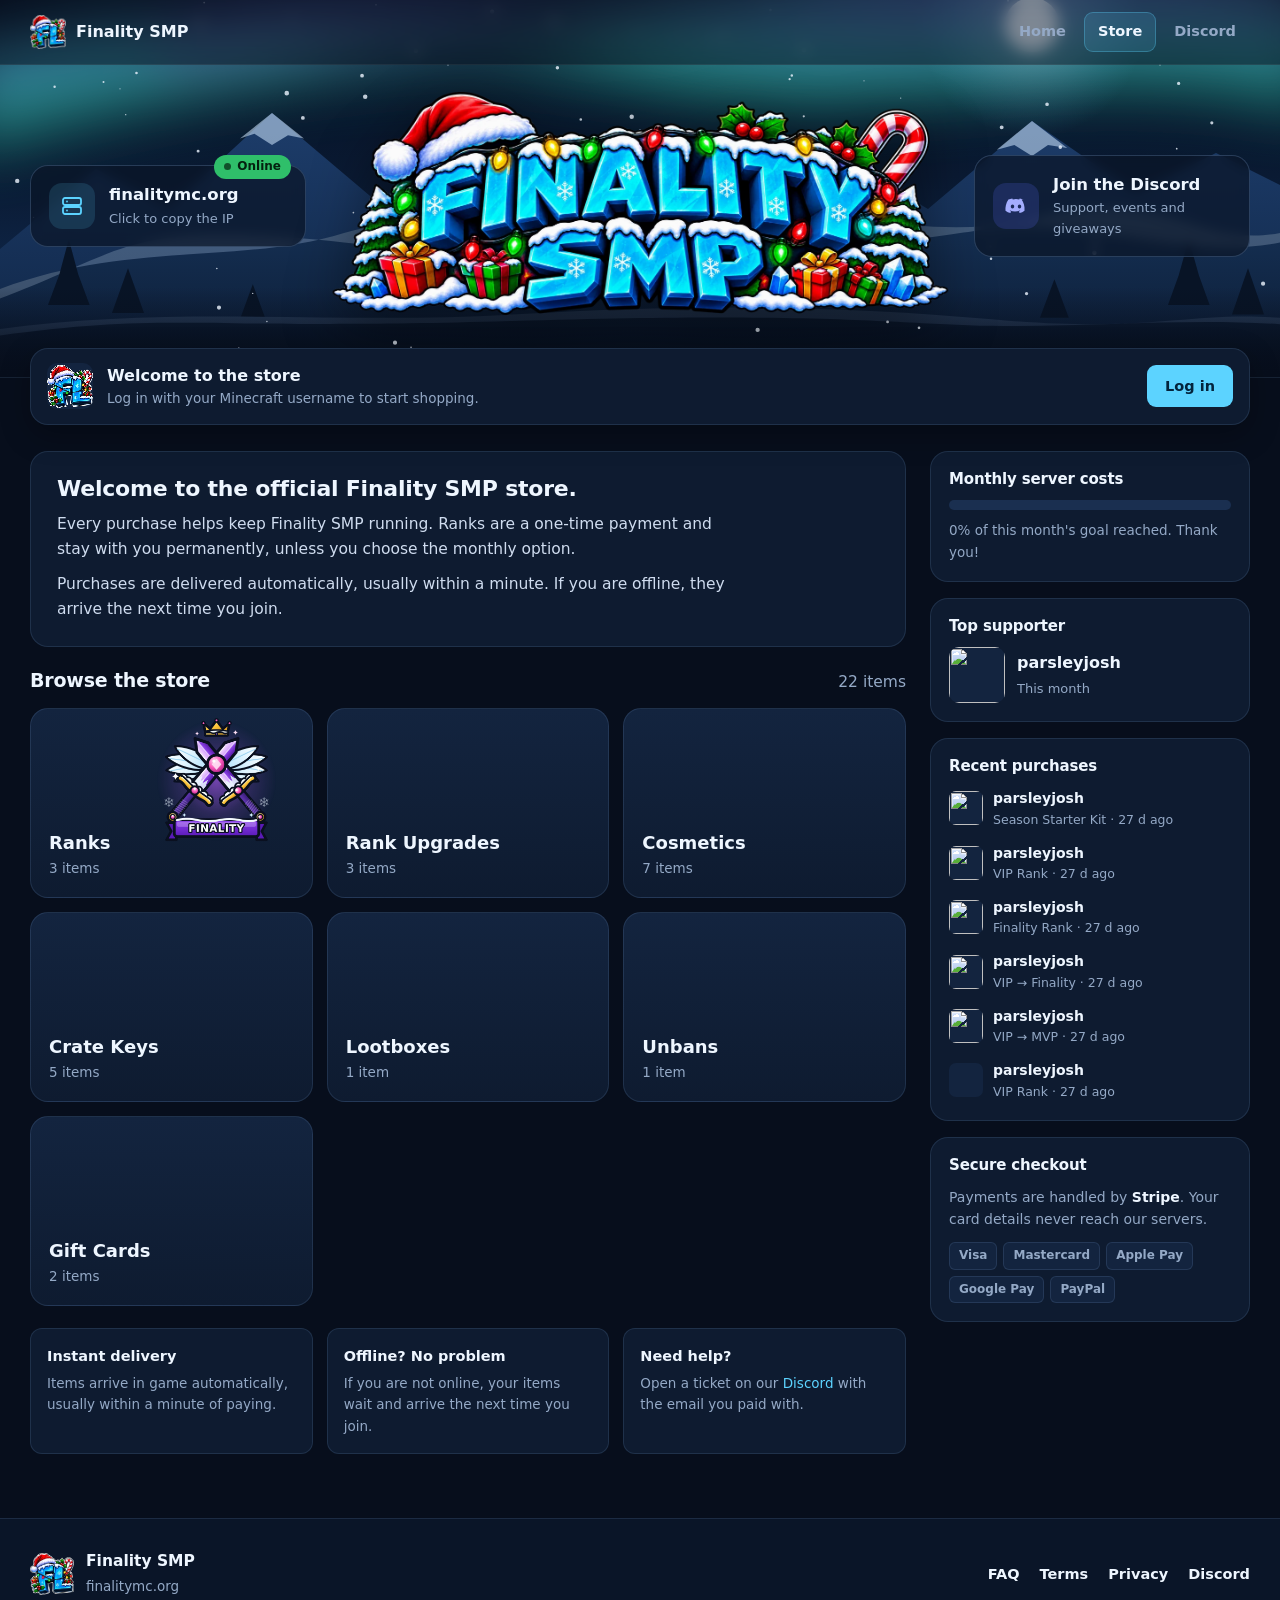
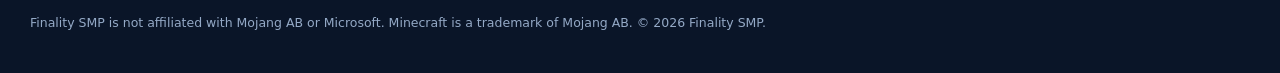
==== commit e81dd7ec: "Store update: 7 files" ====
--- a/index.html
+++ b/index.html
@@ -30,7 +30,7 @@
     <div class="wrap topnav-inner">
       <a class="brand" href="./" aria-label="Finality SMP Store home"><img src="assets/img/logo.webp" alt="" width="36" height="36"><span>Finality SMP</span></a>
       <div class="navlinks">
-        <a class="navlink" id="nav-home" href="https://finality-en.github.io/">Home</a>
+        <a class="navlink" id="nav-home" href="https://guide.finalitymc.org/">Home</a>
         <a class="navlink on" href="./" aria-current="page">Store</a>
         <a class="navlink" id="nav-discord" href="https://discord.gg/tmEXFTuJkz" target="_blank" rel="noopener">Discord</a>
       </div>
--- a/assets/store.css
+++ b/assets/store.css
@@ -162,6 +162,11 @@
 .badge.gold { background: var(--gold); color: #3a2800; }
 .pkg h3 { font-size: 17px; font-weight: 800; }
 .pkg .req { font-size: 12.5px; color: var(--gold); font-weight: 700; margin-top: 2px; }
+.pkg .req.bad { color: #fca5a5; }
+.pkg .req.ok { color: #86efac; }
+.pkg.locked { border-color: rgba(248, 113, 113, .55); box-shadow: 0 0 0 1px rgba(248, 113, 113, .25), 0 0 30px rgba(248, 113, 113, .22); }
+.pkg.locked .pkg-art img { filter: grayscale(.45) brightness(.85); }
+.pkg .btn:disabled { opacity: .55; cursor: not-allowed; }
 .pkg .perks { list-style: none; padding: 0; margin: 10px 0 0; display: grid; gap: 5px; font-size: 13.5px; color: #c4d3e8; }
 .pkg .perks li { display: flex; gap: 8px; align-items: baseline; }
 .pkg .perks li::before { content: ""; width: 5px; height: 5px; border-radius: 1px; background: var(--ice); flex: none; transform: translateY(-2px) rotate(45deg); }
@@ -203,9 +208,16 @@
 .pd-info h2 { font-size: 26px; margin-bottom: 8px; padding-right: 40px; }
 .pd-price { margin-bottom: 12px; }
 .pd-req { margin: 0 0 12px; padding: 9px 12px; border-radius: var(--r-sm); background: rgba(255, 204, 77, .1); border: 1px solid rgba(255, 204, 77, .3); color: #ffe29a; font-size: 13.5px; }
+.pd-req.bad { background: rgba(248, 113, 113, .1); border-color: rgba(248, 113, 113, .35); color: #fecaca; }
 .desc p { margin: 0 0 10px; color: #cfdcef; }
 .desc ul { list-style: none; margin: 0 0 10px; padding: 0; display: grid; gap: 6px; }
 .desc li { display: flex; gap: 10px; align-items: baseline; color: #dbe6f5; }
+.desc li b, .desc p b { color: #fff; font-weight: 700; }
+.desc .d-head { margin: 16px 0 8px; font-size: 12.5px; letter-spacing: .08em; text-transform: uppercase; color: var(--ice); }
+.desc .d-head:first-child { margin-top: 0; }
+.desc .d-tip { margin: 14px 0 10px; padding: 9px 12px; border-radius: var(--r-sm); background: rgba(92, 211, 255, .08); border: 1px solid rgba(92, 211, 255, .22); color: #dff3ff; font-size: 14px; }
+.desc .d-img { display: block; width: 100%; max-width: 460px; height: auto; border-radius: 6px; margin: 4px 0 10px; box-shadow: 0 6px 20px rgba(0, 0, 0, .35); }
+.desc ul.perks { gap: 5px; }
 .desc li::before { content: ""; width: 6px; height: 6px; border-radius: 1px; background: var(--ice); flex: none; transform: translateY(-2px) rotate(45deg); }
 .pd-contents { padding: 20px 28px; border-top: 1px solid var(--line); }
 .pd-contents h3 { font-size: 15px; margin-bottom: 12px; }
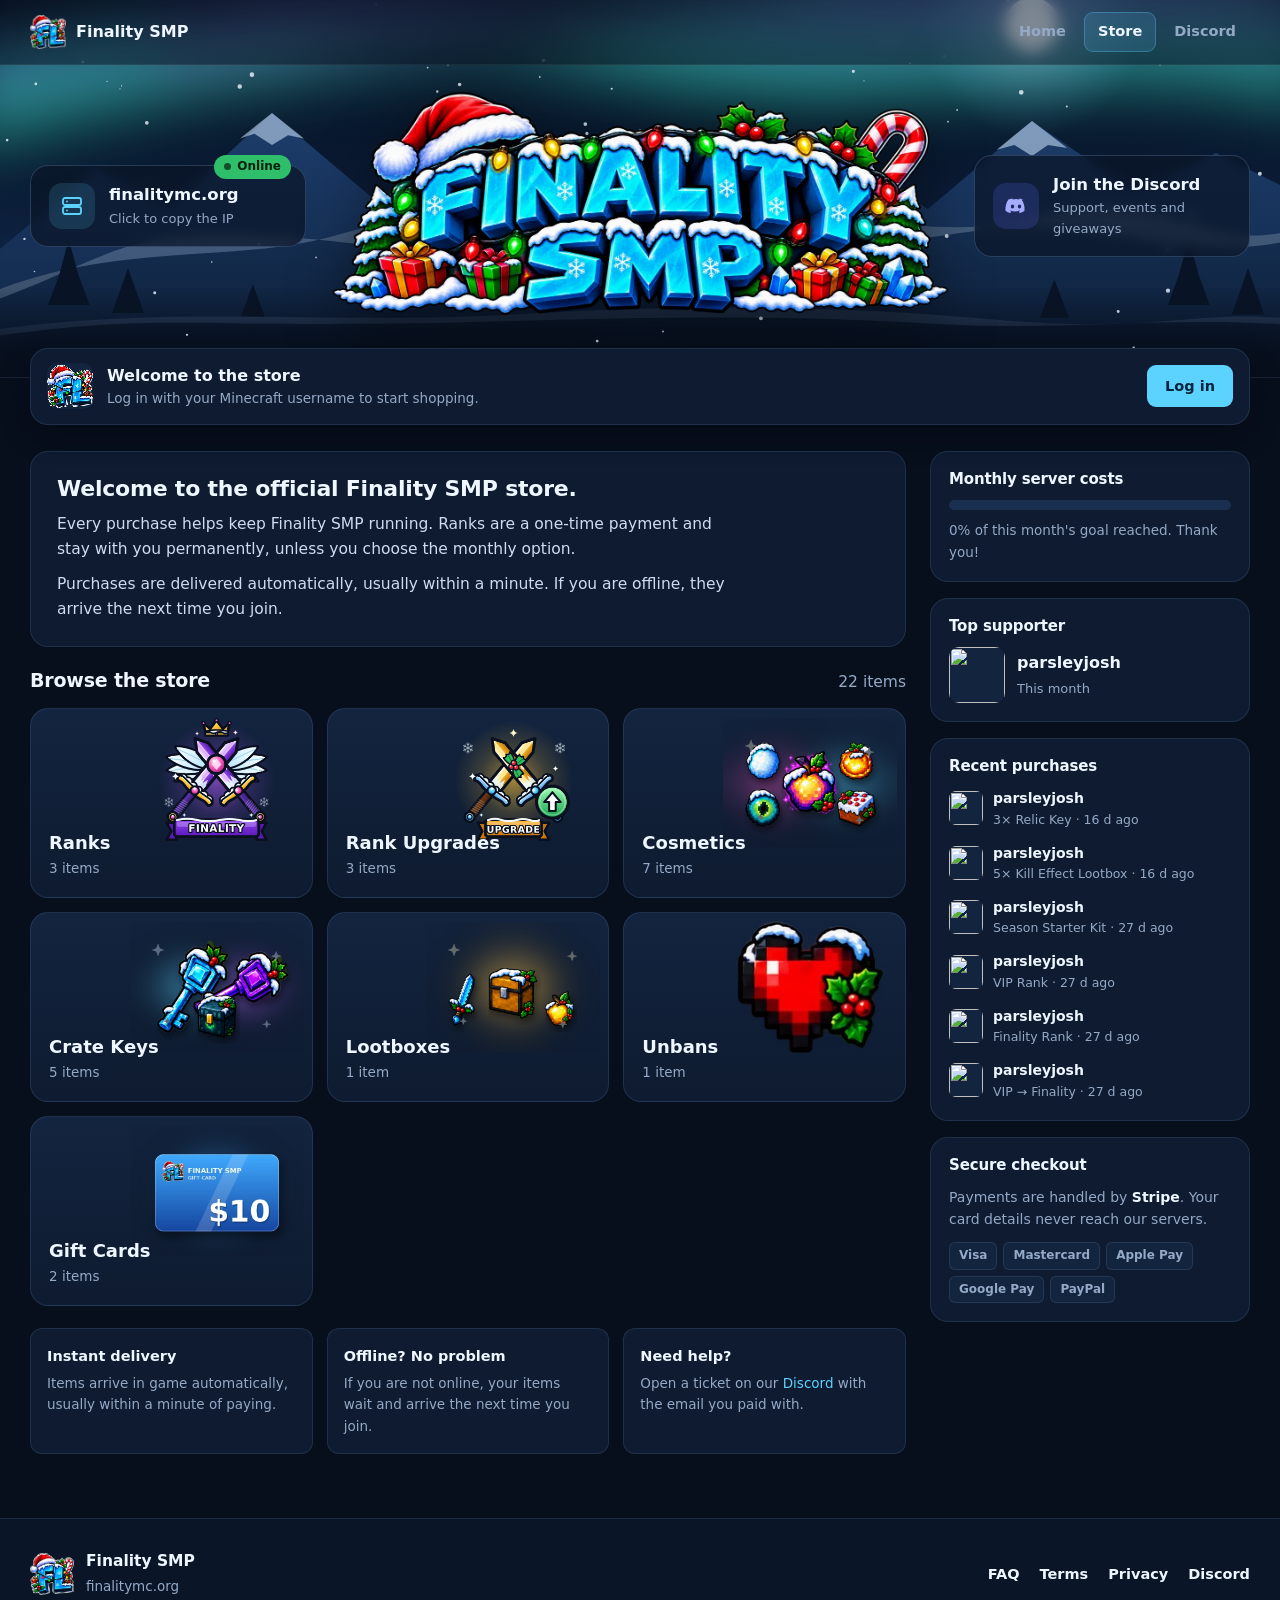
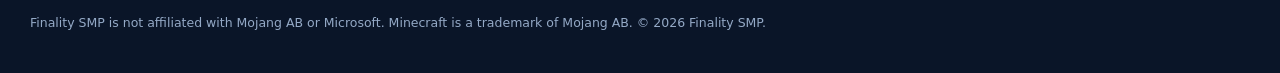
==== commit a29a42fe: "Store update: data/live.json, index.html, index.html.bak" ====
--- a/index.html
+++ b/index.html
@@ -7,10 +7,16 @@
 <meta name="referrer" content="strict-origin-when-cross-origin">
 <title>Finality SMP Store</title>
 <meta name="description" content="The official Finality SMP store. Ranks, crate keys, lootboxes and kill effects, delivered in game automatically.">
+<meta property="og:type" content="website">
+<meta property="og:site_name" content="Finality SMP">
 <meta property="og:title" content="Finality SMP Store">
-<meta property="og:description" content="Ranks, crate keys, lootboxes and kill effects for Finality SMP.">
-<meta property="og:image" content="assets/img/og.jpg">
-<meta name="theme-color" content="#070e1c">
+<meta property="og:description" content="🎄 Ranks, crate keys, lootboxes, kill effects and the Season Starter Kit. Delivered in game instantly.">
+<meta property="og:url" content="https://store.finalitymc.org/">
+<meta property="og:image" content="https://guide.finalitymc.org/img/og-banner.jpg">
+<meta property="og:image:width" content="1200">
+<meta property="og:image:height" content="630">
+<meta name="twitter:card" content="summary_large_image">
+<meta name="theme-color" content="#4fc3f7">
 <link rel="icon" href="assets/img/favicon.png" type="image/png">
 <link rel="preconnect" href="https://fonts.googleapis.com">
 <link rel="preconnect" href="https://fonts.gstatic.com" crossorigin>
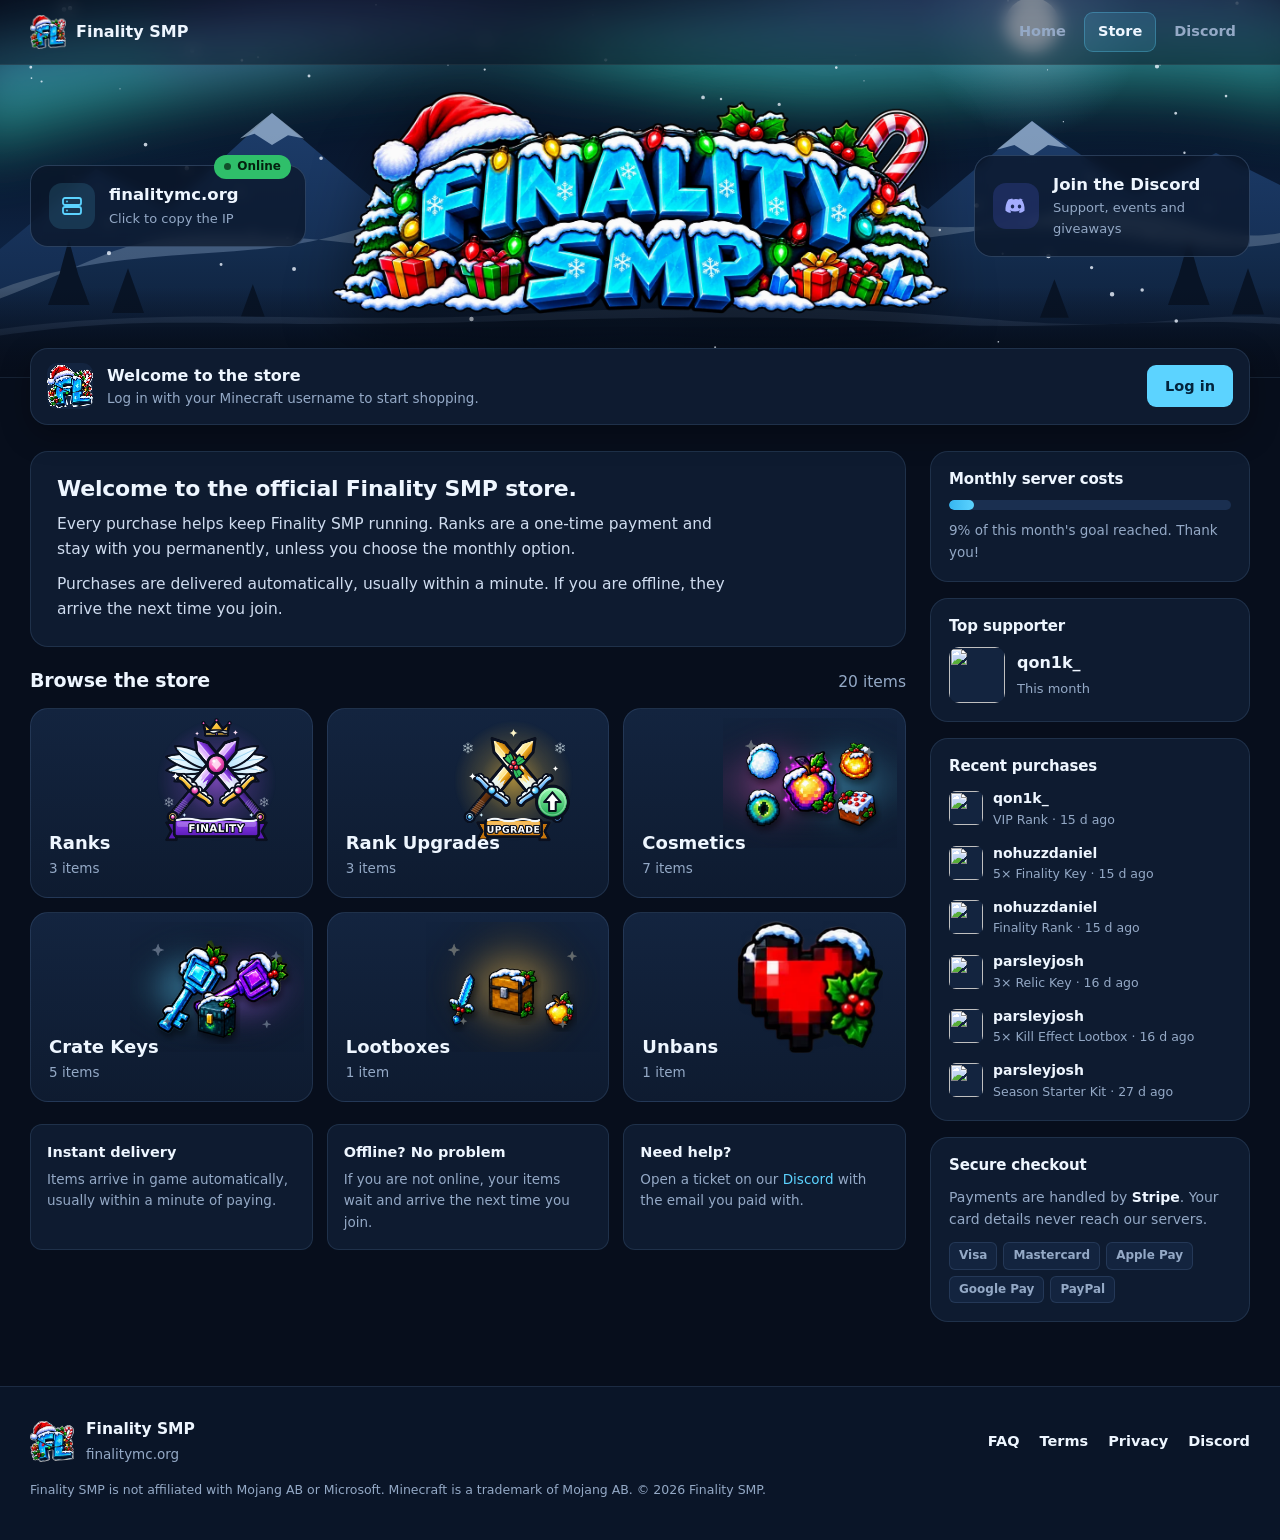
==== commit bf0f4f53: "Store update: 5 files" ====
--- a/index.html
+++ b/index.html
@@ -29,6 +29,7 @@
 <a class="skip" href="#content">Skip to content</a>
 <div class="ribbon" id="test-ribbon" hidden>Test mode: payments use Stripe test cards and no real money is taken.</div>
 <div class="ribbon notice" id="notice" hidden></div>
+<div class="ribbon sale" id="sale-bar" role="status" hidden></div>
 
 <header class="hero">
   <canvas class="snow" id="snow" aria-hidden="true"></canvas>
@@ -161,6 +162,7 @@
     <button class="close" type="button" data-close aria-label="Close">×</button>
     <h2 id="basket-title">Your basket</h2>
     <ul class="basket-list" id="basket-list"></ul>
+    <p class="basket-sale" id="basket-sale" hidden></p>
     <p class="err" id="basket-err" role="alert"></p>
     <button class="btn block lg" type="button" id="basket-checkout">Check out</button>
   </div>
--- a/assets/store.css
+++ b/assets/store.css
@@ -41,6 +41,9 @@
 /* ---------- ribbons ---------- */
 .ribbon { text-align: center; font-size: 13.5px; font-weight: 600; padding: 8px 16px; background: #3b2a06; color: #ffe29a; border-bottom: 1px solid rgba(255, 204, 77, .3); }
 .ribbon.notice { background: linear-gradient(90deg, #7a1620, #b3222d, #7a1620); color: #fff; border: 0; }
+.ribbon.sale { background: linear-gradient(90deg, #0b4a6e, #1688c4, #0b4a6e); color: #fff; border: 0; font-weight: 600; }
+.ribbon.sale b { font-weight: 800; letter-spacing: .02em; text-transform: uppercase; }
+.ribbon.sale .sale-left { color: #cdeeff; white-space: nowrap; }
 
 /* ---------- hero ---------- */
 .hero { position: relative; overflow: hidden; background: #050b18 url('img/hero-bg.svg') center bottom / cover no-repeat; border-bottom: 1px solid var(--line); }
@@ -175,6 +178,8 @@
 .price b { font-size: 21px; font-weight: 800; }
 .price s { color: var(--muted); font-size: 14px; }
 .price small { color: var(--muted); font-size: 13.5px; font-weight: 600; }
+.price .sale-tag { font-size: 12px; font-weight: 800; padding: 2px 7px; border-radius: 6px; background: #1688c4; color: #fff; align-self: center; }
+.basket-sale { margin: 10px 0 0; padding: 9px 12px; border-radius: 9px; background: rgba(22, 136, 196, .14); color: #bfe6ff; font-size: 13.5px; font-weight: 600; }
 .pkg-actions { display: grid; grid-template-columns: 1fr auto; gap: 8px; }
 .more-btn { min-width: 42px; padding: 0 12px; }
 
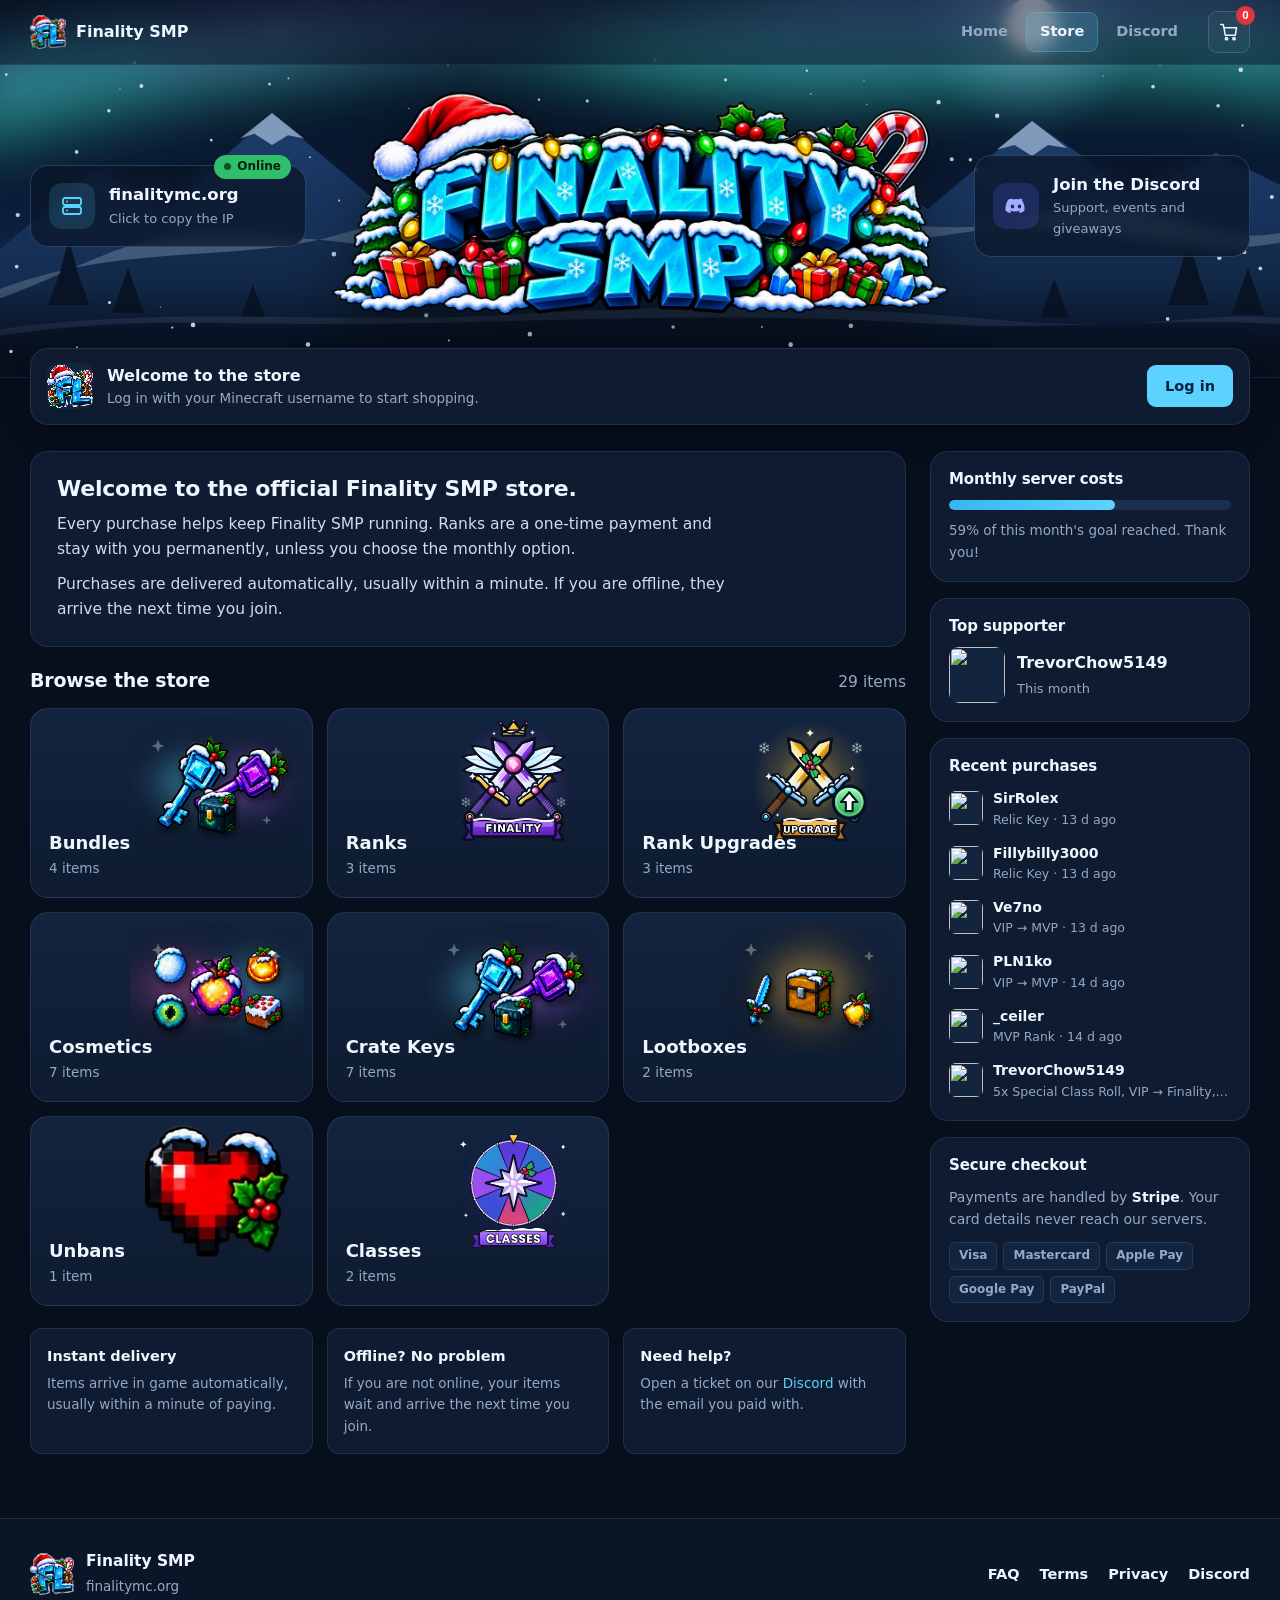
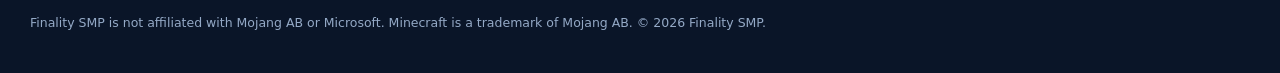
==== commit ac6657cc: "Store update: 6 files" ====
--- a/index.html
+++ b/index.html
@@ -162,6 +162,11 @@
     <button class="close" type="button" data-close aria-label="Close">×</button>
     <h2 id="basket-title">Your basket</h2>
     <ul class="basket-list" id="basket-list"></ul>
+    <p class="basket-total" id="basket-total" hidden><span>Total</span><b id="basket-total-amt"></b></p>
+    <div class="basket-spend" id="basket-spend" hidden>
+      <p id="bs-text"></p>
+      <div class="bs-bar" aria-hidden="true"><i id="bs-fill"></i><i class="pend" id="bs-pend"></i></div>
+    </div>
     <p class="basket-sale" id="basket-sale" hidden></p>
     <p class="err" id="basket-err" role="alert"></p>
     <button class="btn block lg" type="button" id="basket-checkout">Check out</button>
--- a/assets/store.css
+++ b/assets/store.css
@@ -321,3 +321,23 @@
 .hero.compact::after { height: 60px; }
 .compact-inner { position: relative; z-index: 2; display: flex; justify-content: center; padding: 18px 0 40px; }
 .compact-banner img { width: min(340px, 70vw); height: auto; filter: drop-shadow(0 12px 22px rgba(0, 0, 0, .45)); }
+
+/* basket quantities + total */
+.basket-list .qty { display: flex; align-items: center; border-radius: 9px; background: var(--panel-3); overflow: hidden; }
+.basket-list .qty button { width: 30px; height: 32px; border: 0; background: transparent; color: inherit; font-size: 17px; font-weight: 700; cursor: pointer; }
+.basket-list .qty button:hover:not(:disabled) { background: rgba(255,255,255,.08); }
+.basket-list .qty button:disabled { opacity: .35; cursor: default; }
+.basket-list .qty input { width: 38px; height: 32px; border: 0; background: transparent; color: inherit; text-align: center; font: inherit; font-weight: 700; -moz-appearance: textfield; }
+.basket-list .qty input::-webkit-outer-spin-button, .basket-list .qty input::-webkit-inner-spin-button { -webkit-appearance: none; margin: 0; }
+.basket-list .bl-amt { min-width: 72px; text-align: right; }
+.basket-total { display: flex; justify-content: space-between; align-items: baseline; margin: 0 2px 10px; font-size: 16px; }
+.basket-total b { font-size: 20px; }
+/* spend ranks progress */
+.basket-spend { margin: 0 0 10px; padding: 11px 13px; border-radius: 10px; background: linear-gradient(135deg, rgba(46, 204, 113, .12), rgba(110, 60, 170, .14)); border: 1px solid rgba(46, 204, 113, .25); }
+.basket-spend p { margin: 0 0 8px; font-size: 13.5px; line-height: 1.45; }
+.basket-spend small { display: block; color: var(--muted); margin-top: 3px; }
+.bs-bar { position: relative; height: 8px; border-radius: 99px; background: var(--panel-3); overflow: hidden; }
+.bs-bar i { position: absolute; top: 0; left: 0; height: 100%; width: 0; border-radius: inherit; background: linear-gradient(90deg, #2ecc71, #55efc4); transition: width .6s ease, left .6s ease; }
+.bs-bar i.pend { background: repeating-linear-gradient(45deg, rgba(85, 239, 196, .55) 0 6px, rgba(85, 239, 196, .25) 6px 12px); border-radius: 0 99px 99px 0; }
+.sr-emerald { color: #2ecc71; }
+.sr-obsidian { color: #b48cff; }
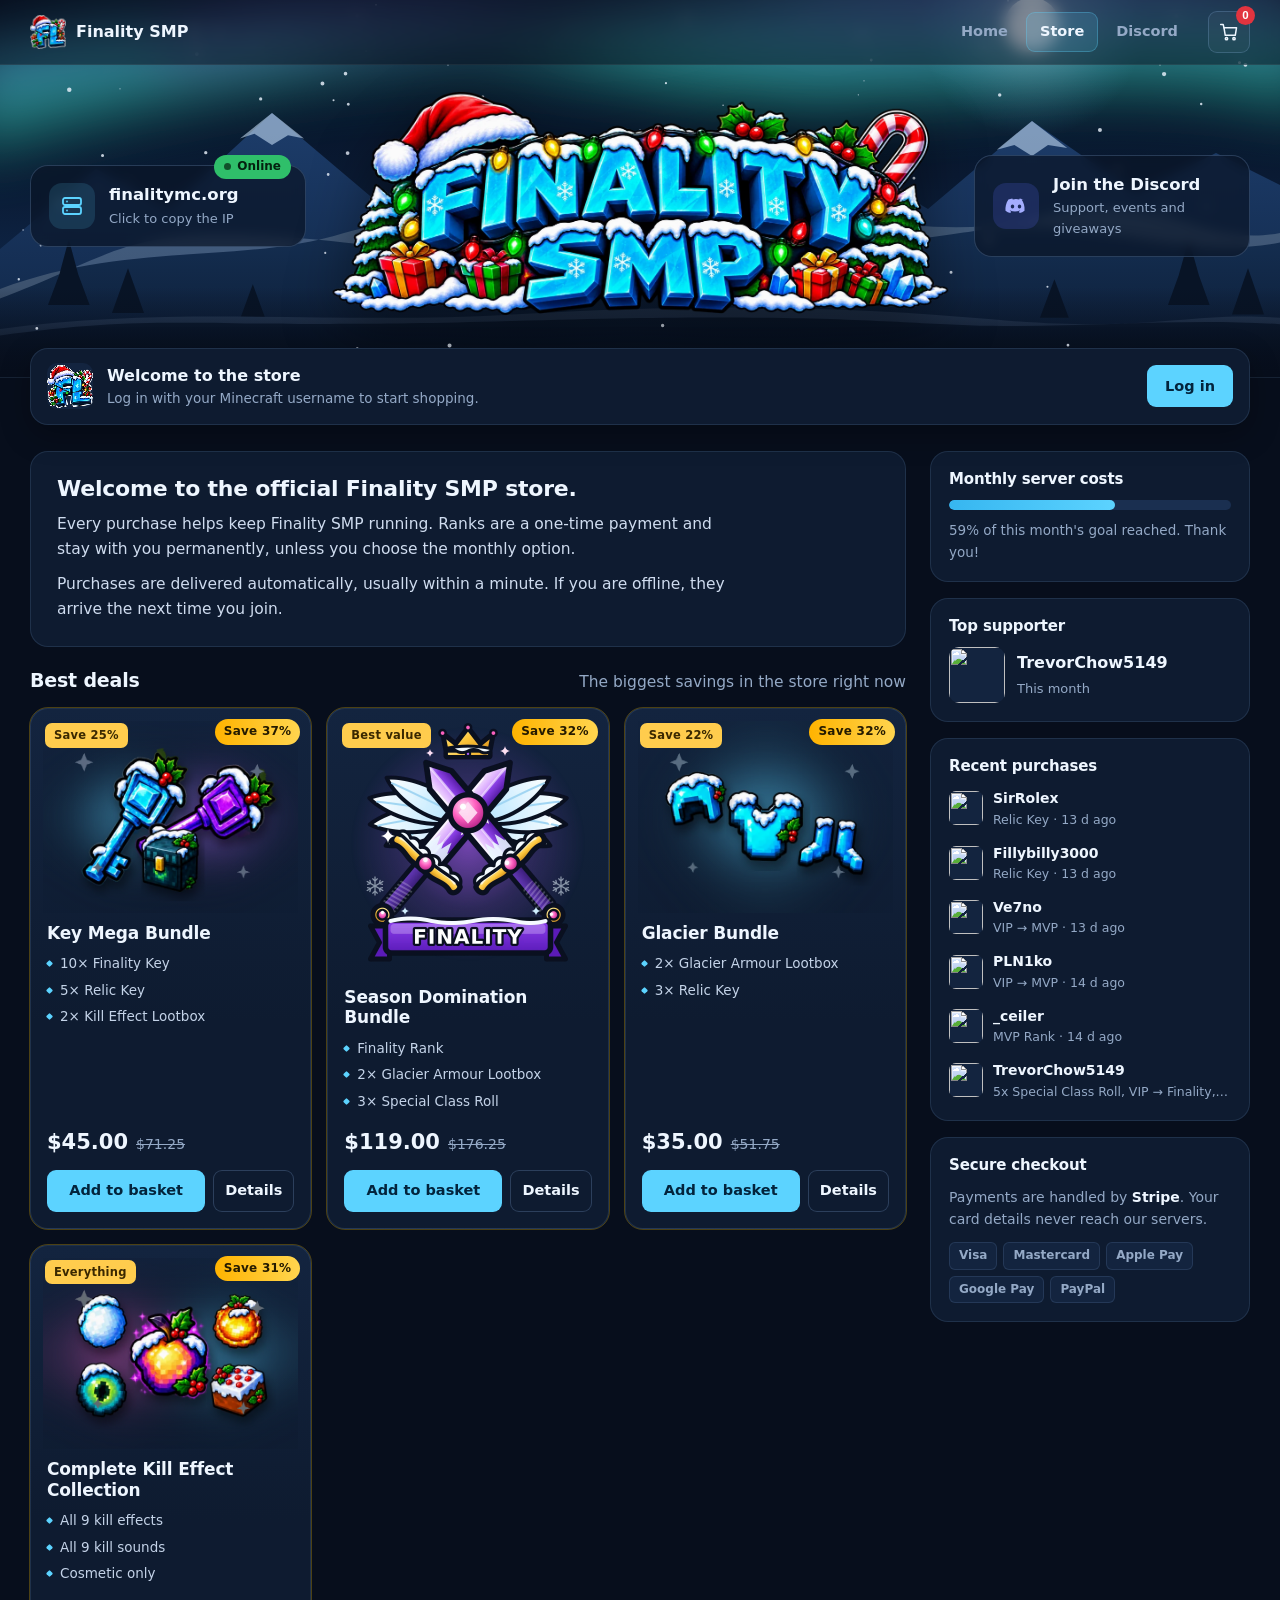
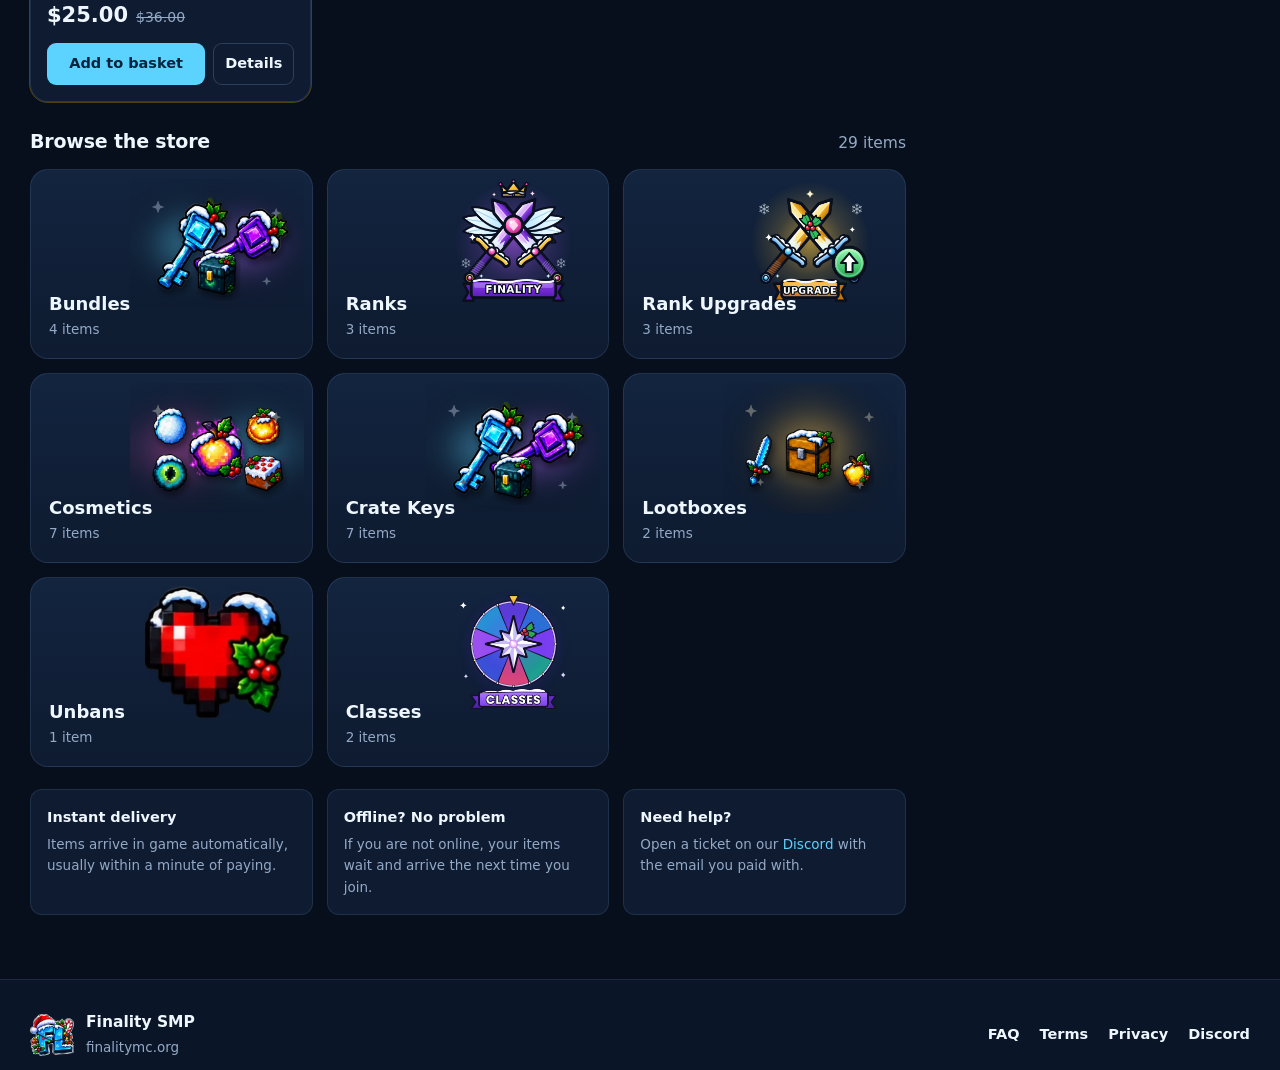
==== commit 95e947df: "Store update: 5 files" ====
--- a/index.html
+++ b/index.html
@@ -150,6 +150,10 @@
           <input type="text" id="gift-name" maxlength="16" placeholder="Friend's username" autocomplete="off" spellcheck="false" aria-label="Friend's username">
         </div>
       </details>
+      <section class="pd-pair" id="pd-pair" hidden>
+        <h3>Goes well with</h3>
+        <div class="pair-list" id="pd-pair-list"></div>
+      </section>
       <p class="err" id="pd-err" role="alert"></p>
       <button class="btn block lg" type="button" id="pd-buy">Continue to checkout</button>
       <p class="fine">You pay on Stripe's secure checkout. Delivery is automatic, usually within a minute. If you are offline, items arrive the next time you join.</p>
@@ -163,6 +167,7 @@
     <h2 id="basket-title">Your basket</h2>
     <ul class="basket-list" id="basket-list"></ul>
     <p class="basket-total" id="basket-total" hidden><span>Total</span><b id="basket-total-amt"></b></p>
+    <div class="basket-hints" id="basket-hints" hidden></div>
     <div class="basket-spend" id="basket-spend" hidden>
       <p id="bs-text"></p>
       <div class="bs-bar" aria-hidden="true"><i id="bs-fill"></i><i class="pend" id="bs-pend"></i></div>
--- a/assets/store.css
+++ b/assets/store.css
@@ -186,7 +186,8 @@
 /* ---------- dialogs ---------- */
 dialog { width: min(820px, 100% - 24px); max-height: calc(100dvh - 32px); padding: 0; border: 1px solid var(--line-2); border-radius: 22px; background: var(--night-2); color: var(--snow); box-shadow: 0 30px 80px rgba(0, 0, 0, .6); }
 dialog::backdrop { background: rgba(2, 6, 14, .72); backdrop-filter: blur(3px); }
-#login-dialog, #basket-dialog { width: min(440px, 100% - 24px); }
+#login-dialog { width: min(440px, 100% - 24px); }
+#basket-dialog { width: min(540px, 100% - 24px); }
 .dlg { position: relative; padding: 26px; overflow: auto; max-height: calc(100dvh - 34px); }
 .close { position: absolute; top: 12px; right: 12px; width: 38px; height: 38px; border-radius: 50%; border: 0; background: rgba(255, 255, 255, .06); color: var(--snow); font-size: 24px; line-height: 1; cursor: pointer; z-index: 2; }
 .close:hover { background: rgba(255, 255, 255, .12); }
@@ -341,3 +342,25 @@
 .bs-bar i.pend { background: repeating-linear-gradient(45deg, rgba(85, 239, 196, .55) 0 6px, rgba(85, 239, 196, .25) 6px 12px); border-radius: 0 99px 99px 0; }
 .sr-emerald { color: #2ecc71; }
 .sr-obsidian { color: #b48cff; }
+
+/* best deals */
+.pkg-grid.deals { margin-bottom: 28px; }
+.pkg-grid.deals .pkg { position: relative; outline: 1px solid rgba(255, 196, 0, .28); }
+.deal-save { position: absolute; top: 10px; right: 10px; z-index: 2; padding: 3px 9px; border-radius: 99px; background: linear-gradient(90deg, #ffb300, #ffd54f); color: #241a00; font-size: 12px; font-weight: 800; letter-spacing: .02em; }
+/* goes well with (package dialog) */
+.pd-pair { margin: 4px 0 12px; }
+.pd-pair h3 { margin: 0 0 8px; font-size: 13px; text-transform: uppercase; letter-spacing: .06em; color: var(--muted); }
+.pair-list { display: grid; gap: 8px; }
+.pair { display: flex; align-items: center; gap: 10px; padding: 8px 10px; border-radius: 10px; background: var(--panel); }
+.pair img { width: 38px; height: 38px; object-fit: contain; }
+.pair-txt { display: flex; flex-direction: column; margin-right: auto; min-width: 0; }
+.pair-txt small { color: var(--muted); }
+.btn.sm { padding: 6px 12px; font-size: 13px; min-height: 0; }
+/* basket hints */
+.basket-hints { display: grid; gap: 8px; margin: 0 0 10px; }
+.hint { display: flex; align-items: center; gap: 10px; padding: 9px 12px; border-radius: 10px; background: var(--panel); border: 1px dashed rgba(255, 255, 255, .12); }
+.hint p { margin: 0; font-size: 13.5px; line-height: 1.45; flex: 1; }
+.hint.done { border-style: solid; border-color: rgba(46, 204, 113, .35); }
+.hint-ico { font-size: 18px; }
+.basket-list .bl-name { flex: 1 1 110px; min-width: 0; }
+.basket-list .qty, .basket-list .bl-amt, .basket-list .link { flex-shrink: 0; }
